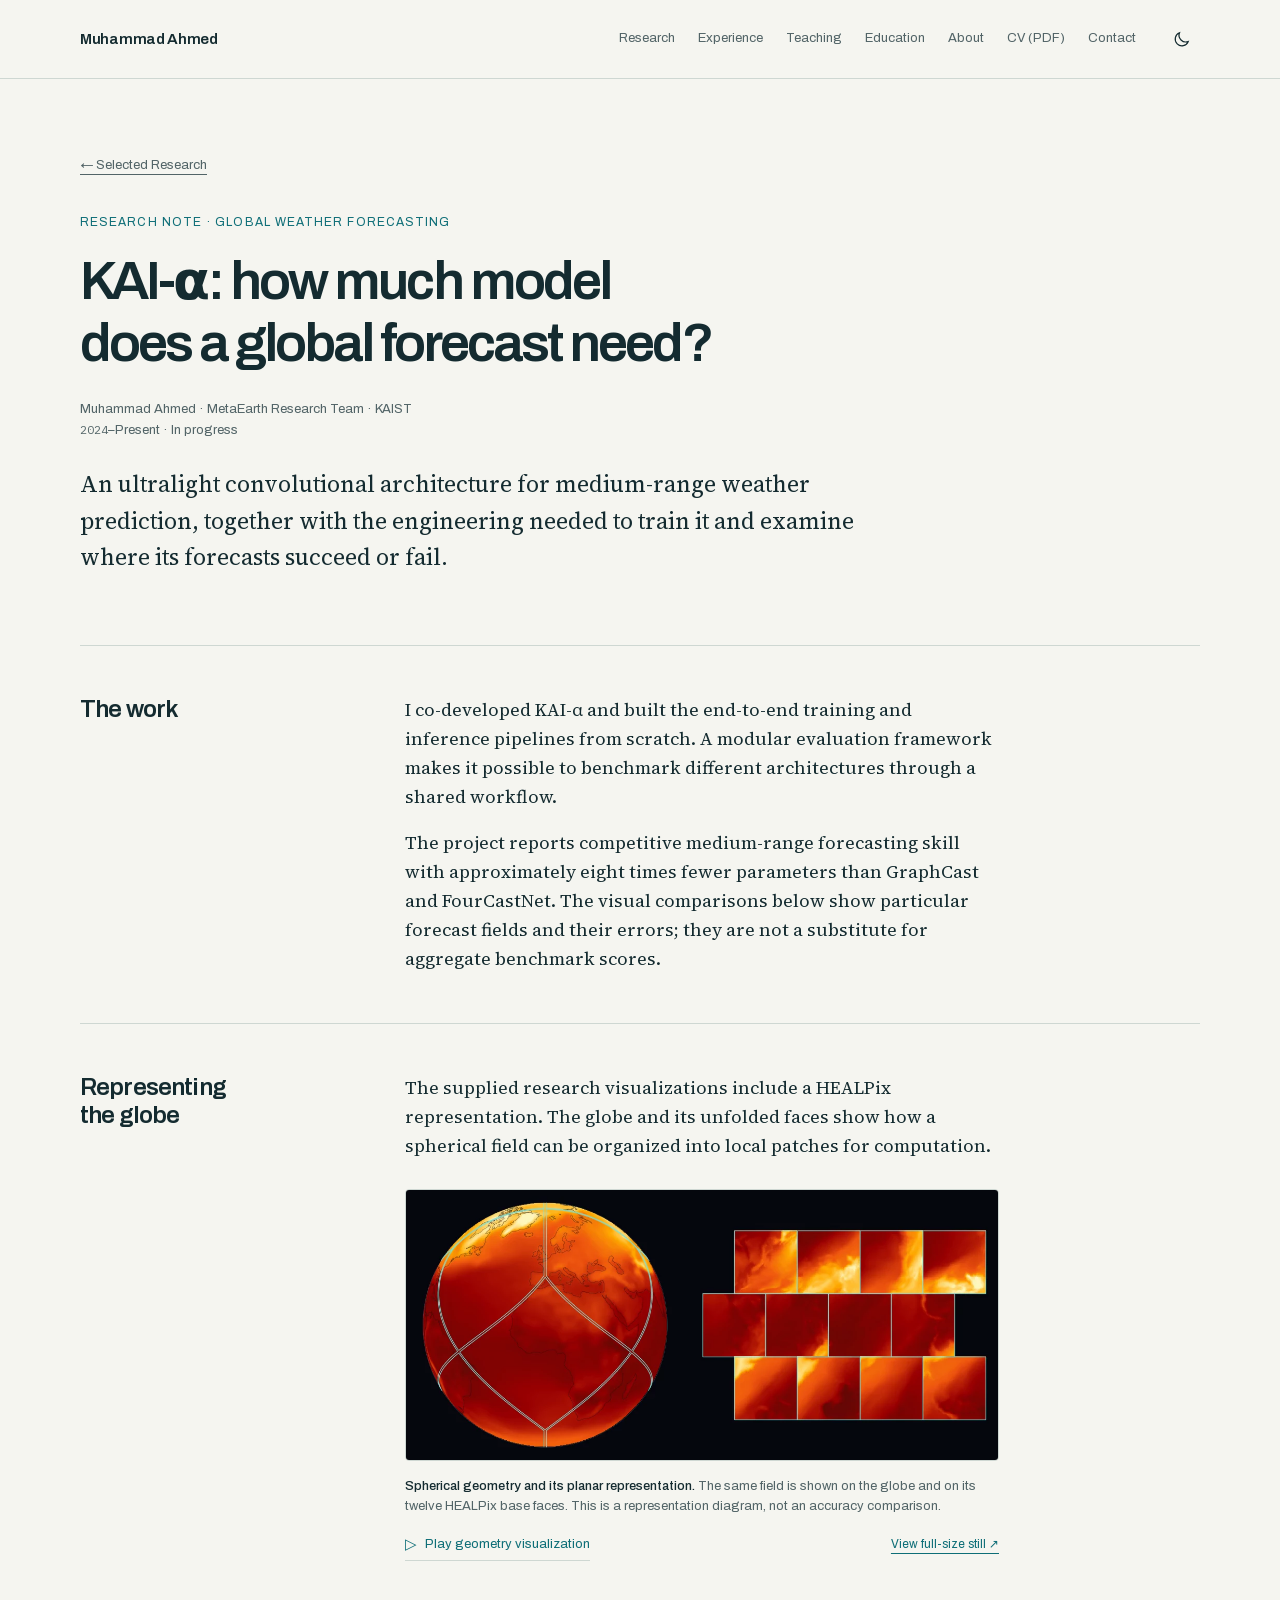
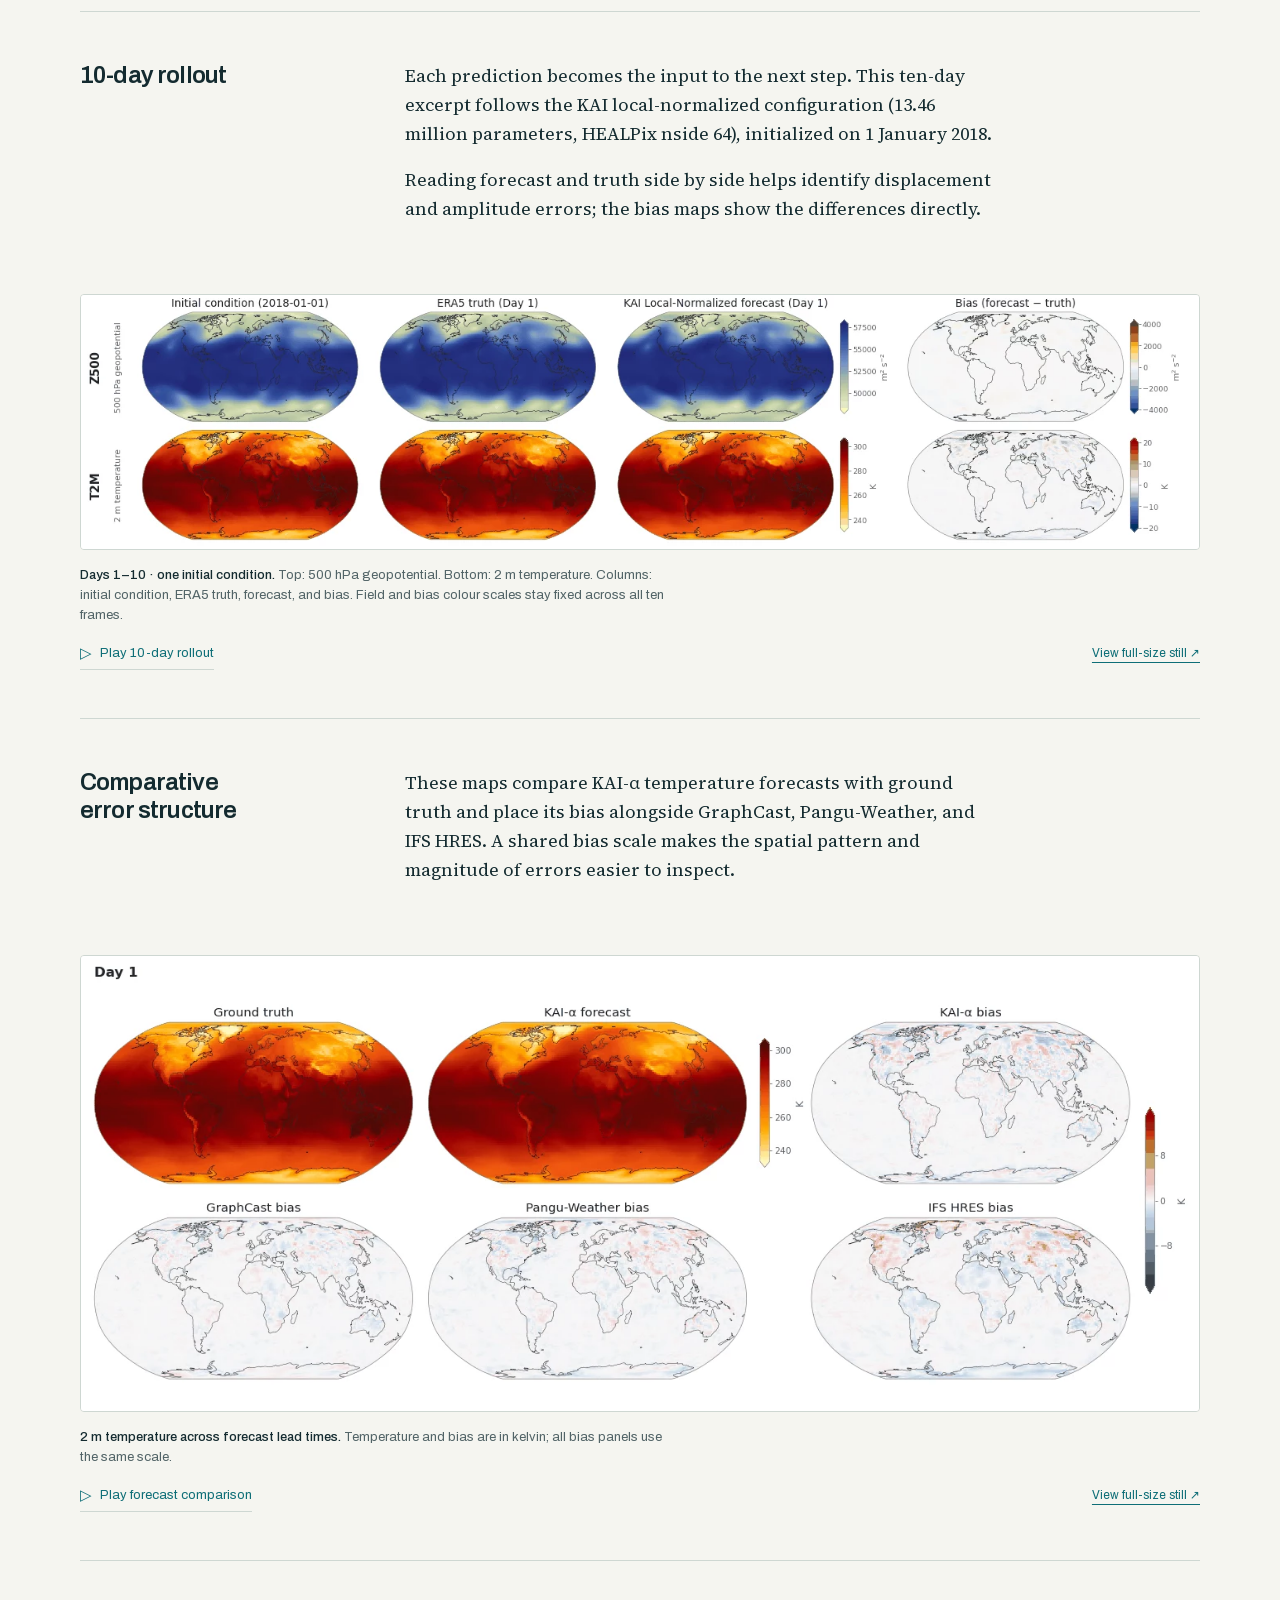
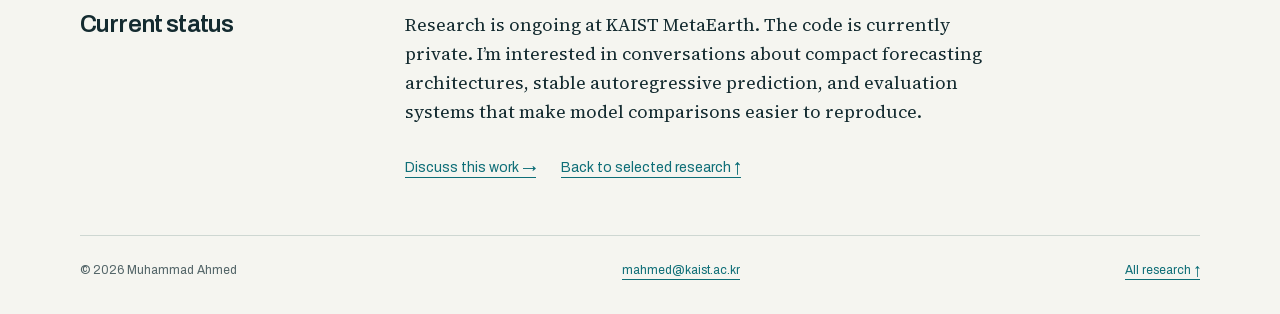
==== research/kai.html @ 36ef16f7 "Redesign research portfolio around KAI-alpha and Zameen" ====
<!doctype html>
<html lang="en">
<head>
<meta charset="utf-8"><meta name="viewport" content="width=device-width, initial-scale=1">
<title>KAI-α: lightweight global weather forecasting — Muhammad Ahmed</title><meta name="description" content="Research at KAIST MetaEarth: lightweight convolutional forecasting, comparative bias maps, and a 10-day autoregressive rollout.">
<link rel="canonical" href="https://homelessamy.github.io/research/kai.html">
<meta property="og:type" content="article"><meta property="og:title" content="KAI-α: lightweight global weather forecasting — Muhammad Ahmed"><meta property="og:description" content="Research at KAIST MetaEarth: lightweight convolutional forecasting, comparative bias maps, and a 10-day autoregressive rollout."><meta property="og:url" content="https://homelessamy.github.io/research/kai.html"><meta property="og:image" content="https://homelessamy.github.io/assets/og-card.jpg"><meta name="twitter:card" content="summary_large_image">
<meta name="theme-color" content="#f5f5f0"><link rel="icon" href="../assets/favicon.svg" type="image/svg+xml"><link rel="apple-touch-icon" href="../assets/apple-touch-icon.png">
<link rel="preload" href="../fonts/archivo.woff2" as="font" type="font/woff2" crossorigin><link rel="preload" href="../fonts/source-serif.woff2" as="font" type="font/woff2" crossorigin>
<script src="../theme.js"></script><link rel="stylesheet" href="../styles.css"><script src="../site.js" defer></script>
</head><body><a class="skip" href="#main">Skip to content</a>
<header class="site-header"><div class="canvas header-inner">
<a class="wordmark" href="../index.html">Muhammad Ahmed</a>
<button class="menu-toggle" type="button" aria-expanded="false" aria-controls="primary-nav">Menu</button>
<nav class="primary-nav" id="primary-nav" aria-label="Main navigation"><a href="../index.html#research">Research</a><a href="../index.html#experience">Experience</a><a href="../index.html#teaching">Teaching</a><a href="../index.html#education">Education</a><a href="../index.html#about">About</a><a href="../Muhammad-Ahmed-CV.pdf">CV (PDF)</a><a href="../index.html#contact">Contact</a></nav>
<button class="theme-toggle" type="button" aria-label="Switch to dark theme" hidden><svg viewBox="0 0 24 24" aria-hidden="true"><path d="M20.5 14.5A8.5 8.5 0 0 1 9.5 3.5a8.5 8.5 0 1 0 11 11Z"/></svg></button>
</div></header>
<main class="canvas" id="main" tabindex="-1">
<header class="detail-header"><a class="meta" href="../index.html#kai">← Selected Research</a><p class="eyebrow">Research note · Global weather forecasting</p><h1>KAI-α: how much model does a global forecast need?</h1><p class="meta">Muhammad Ahmed · MetaEarth Research Team · KAIST<br><time datetime="2024">2024</time>–Present · In progress</p><p class="project-summary">An ultralight convolutional architecture for medium-range weather prediction, together with the engineering needed to train it and examine where its forecasts succeed or fail.</p></header>
<section class="detail-section" aria-labelledby="kai-work"><h2 id="kai-work">The work</h2><div class="prose"><p>I co-developed KAI-α and built the end-to-end training and inference pipelines from scratch. A modular evaluation framework makes it possible to benchmark different architectures through a shared workflow.</p><p>The project reports competitive medium-range forecasting skill with approximately eight times fewer parameters than GraphCast and FourCastNet. The visual comparisons below show particular forecast fields and their errors; they are not a substitute for aggregate benchmark scores.</p></div></section>
<section class="detail-section" aria-labelledby="geometry"><h2 id="geometry">Representing<br>the globe</h2><div class="prose"><p>The supplied research visualizations include a HEALPix representation. The globe and its unfolded faces show how a spherical field can be organized into local patches for computation.</p><figure data-scientific-media><div class="media-frame"><img src="../assets/research/healpix.webp" width="1140" height="520" loading="lazy" decoding="async" alt="A spherical weather field divided into HEALPix faces beside the same faces unfolded into a two-dimensional layout."><video id="healpix-video" width="1140" height="520" preload="none" muted playsinline loop hidden data-src="../assets/research/healpix.mp4" aria-label="A spherical weather field divided into HEALPix faces beside the same faces unfolded into a two-dimensional layout." aria-describedby="healpix-video-caption"></video></div><figcaption id="healpix-video-caption"><span class='figure-label'>Spherical geometry and its planar representation.</span> The same field is shown on the globe and on its twelve HEALPix base faces. This is a representation diagram, not an accuracy comparison.</figcaption><div class="figure-tools"><button class="media-toggle" type="button" aria-controls="healpix-video" aria-pressed="false" hidden>Play geometry visualization</button><a href="../assets/research/healpix.webp">View full-size still ↗</a></div><noscript><p class="meta"><a href="../assets/research/healpix.mp4">Watch visualization (MP4)</a></p></noscript></figure></div></section>
<section class="detail-section" aria-labelledby="rollout-title"><h2 id="rollout-title">10-day rollout</h2><div class="prose"><p>Each prediction becomes the input to the next step. This ten-day excerpt follows the KAI local-normalized configuration (13.46 million parameters, HEALPix nside 64), initialized on 1 January 2018.</p><p>Reading forecast and truth side by side helps identify displacement and amplitude errors; the bias maps show the differences directly.</p></div></section>
<div class="detail-visual"><figure data-scientific-media><div class="media-frame"><img src="../assets/research/kai-rollout-10day.webp" width="1426" height="324" loading="lazy" decoding="async" alt="Ten daily forecast steps showing initial condition, ERA5 truth, KAI local-normalized forecast, and forecast-minus-truth bias for 500 hPa geopotential and 2 metre temperature."><video id="rollout-video" width="1426" height="324" preload="none" muted playsinline loop hidden data-src="../assets/research/kai-rollout-10day.mp4" aria-label="Ten daily forecast steps showing initial condition, ERA5 truth, KAI local-normalized forecast, and forecast-minus-truth bias for 500 hPa geopotential and 2 metre temperature." aria-describedby="rollout-video-caption"></video></div><figcaption id="rollout-video-caption"><span class='figure-label'>Days 1–10 · one initial condition.</span> Top: 500 hPa geopotential. Bottom: 2 m temperature. Columns: initial condition, ERA5 truth, forecast, and bias. Field and bias colour scales stay fixed across all ten frames.</figcaption><div class="figure-tools"><button class="media-toggle" type="button" aria-controls="rollout-video" aria-pressed="false" hidden>Play 10-day rollout</button><a href="../assets/research/kai-rollout-10day.webp">View full-size still ↗</a></div><noscript><p class="meta"><a href="../assets/research/kai-rollout-10day.mp4">Watch visualization (MP4)</a></p></noscript></figure></div>
<section class="detail-section" aria-labelledby="comparison-title"><h2 id="comparison-title">Comparative<br>error structure</h2><div class="prose"><p>These maps compare KAI-α temperature forecasts with ground truth and place its bias alongside GraphCast, Pangu-Weather, and IFS HRES. A shared bias scale makes the spatial pattern and magnitude of errors easier to inspect.</p></div></section>
<div class="detail-visual"><figure data-scientific-media><div class="media-frame"><img src="../assets/research/kai-temperature-bias.webp" width="1350" height="550" loading="lazy" decoding="async" alt="Ground truth and KAI-alpha temperature, plus bias maps for KAI-alpha, GraphCast, Pangu-Weather, and IFS HRES."><video id="bias-detail-video" width="1350" height="550" preload="none" muted playsinline loop hidden data-src="../assets/research/kai-temperature-bias.mp4" aria-label="Ground truth and KAI-alpha temperature, plus bias maps for KAI-alpha, GraphCast, Pangu-Weather, and IFS HRES." aria-describedby="bias-detail-video-caption"></video></div><figcaption id="bias-detail-video-caption"><span class='figure-label'>2 m temperature across forecast lead times.</span> Temperature and bias are in kelvin; all bias panels use the same scale.</figcaption><div class="figure-tools"><button class="media-toggle" type="button" aria-controls="bias-detail-video" aria-pressed="false" hidden>Play forecast comparison</button><a href="../assets/research/kai-temperature-bias.webp">View full-size still ↗</a></div><noscript><p class="meta"><a href="../assets/research/kai-temperature-bias.mp4">Watch visualization (MP4)</a></p></noscript></figure></div>
<section class="detail-section" aria-labelledby="kai-status"><h2 id="kai-status">Current status</h2><div class="prose"><p>Research is ongoing at KAIST MetaEarth. The code is currently private. I’m interested in conversations about compact forecasting architectures, stable autoregressive prediction, and evaluation systems that make model comparisons easier to reproduce.</p><div class="text-links"><a href="mailto:mahmed@kaist.ac.kr?subject=KAI-alpha%20research%20discussion">Discuss this work →</a><a href="../index.html#research">Back to selected research ↑</a></div></div></section>
</main><footer class="canvas foot"><span>© 2026 Muhammad Ahmed</span><a href="mailto:mahmed@kaist.ac.kr">mahmed@kaist.ac.kr</a><a href="../index.html#research">All research ↑</a></footer></body></html>
---- styles.css ----
@font-face{font-family:Archivo;src:url('fonts/archivo.woff2') format('woff2');font-weight:400 700;font-stretch:100% 112%;font-display:swap}
@font-face{font-family:'Source Serif 4';src:url('fonts/source-serif.woff2') format('woff2');font-weight:400 700;font-display:swap}
@font-face{font-family:'Plex Mono';src:url('fonts/plex-mono-400.woff2') format('woff2');font-weight:400;font-display:swap}

:root{color-scheme:light;--paper:#f5f5f0;--ink:#142b30;--muted:#526467;--accent:#0e6e77;--line:#ced7d2;--surface:#e9eeea;--figure:#eef2f1;--display:Archivo,system-ui,sans-serif;--body:'Source Serif 4',Georgia,serif;--mono:'Plex Mono',monospace;--h0:#dfe8e3;--h1:#b2d1cb;--h2:#70aaa6;--h3:#357f80;--h4:#0e626b}
@media(prefers-color-scheme:dark){:root:not([data-theme=light]){color-scheme:dark;--paper:#0c1c21;--ink:#e7ebe4;--muted:#a4b6b5;--accent:#82c7c4;--line:#30454a;--surface:#152b30;--figure:#eef2f1;--h0:#20383c;--h1:#2b575b;--h2:#428184;--h3:#65aaa9;--h4:#91d4cd}}
:root[data-theme=dark]{color-scheme:dark;--paper:#0c1c21;--ink:#e7ebe4;--muted:#a4b6b5;--accent:#82c7c4;--line:#30454a;--surface:#152b30;--figure:#eef2f1;--h0:#20383c;--h1:#2b575b;--h2:#428184;--h3:#65aaa9;--h4:#91d4cd}
*,*::before,*::after{box-sizing:border-box}
html{scroll-padding-top:112px;-webkit-text-size-adjust:100%}
body{margin:0;background:var(--paper);color:var(--ink);font:18px/1.6 var(--body);-webkit-font-smoothing:antialiased}
::selection{background:var(--accent);color:var(--paper)}
a{color:var(--accent);text-decoration-thickness:1px;text-underline-offset:5px;transition:color .16s,text-decoration-color .16s}
a:hover{text-decoration-color:transparent}
:focus-visible{outline:2px solid var(--accent);outline-offset:5px}
button{font:inherit;cursor:pointer}
button,a{-webkit-tap-highlight-color:transparent}
button:disabled{cursor:wait}
[hidden]{display:none!important}
img,video,svg{display:block;max-width:100%}
img,video{height:auto}
figure,p,h1,h2,h3,h4,dl,dd{margin:0}
h1,h2,h3,h4{font-family:var(--display);font-weight:600;line-height:1.15;letter-spacing:-.035em;text-wrap:balance}
h1{font-size:clamp(44px,5.2vw,64px);letter-spacing:-.055em}
h2{font-size:32px}
h3{font-size:26px}
h4{font-size:18px;letter-spacing:-.015em}
p{max-width:66ch}
p+p{margin-top:18px}
strong{font-weight:600}
.canvas{width:min(1120px,calc(100% - 80px));margin-inline:auto}
.skip{position:fixed;top:12px;left:20px;z-index:100;padding:10px 18px;background:var(--ink);color:var(--paper);transform:translateY(-160%);font-family:var(--display)}
.skip:focus{transform:translateY(0)}
.site-header{position:sticky;top:0;z-index:20;background:var(--paper);border-bottom:1px solid var(--line)}
.header-inner{display:flex;align-items:center;gap:26px;min-height:78px}
.wordmark{font:600 15px/1.2 var(--display);color:var(--ink);text-decoration:none;white-space:nowrap;margin-right:auto;letter-spacing:-.02em}
.primary-nav{display:flex;gap:23px;align-items:center;font:13px/1.4 var(--display)}
.primary-nav a{color:var(--muted);text-decoration:none;padding:12px 0;border-bottom:1px solid transparent}
.primary-nav a:hover,.primary-nav a[aria-current=location]{color:var(--accent);border-color:var(--accent)}
.theme-toggle{height:38px;min-width:38px;display:grid;place-items:center;border:0;background:none;color:var(--ink);border-radius:4px;flex-shrink:0}
.theme-toggle:hover{background:var(--surface)}
.theme-toggle svg{width:19px;height:19px;fill:none;stroke:currentColor;stroke-width:1.5}
.menu-toggle{display:none;border:0;padding:10px 0;background:none;color:var(--ink);font:13px var(--display)}
.meta,.eyebrow,.section-intro,.text-links,.figure-tools,.record-subtitle,.foot,.activity-note,.publication-links{font-family:var(--display);font-size:13px;line-height:1.6}
.meta,.section-intro,.record-subtitle,.activity-note{color:var(--muted)}
.eyebrow{color:var(--accent);font-size:12px;letter-spacing:.09em;text-transform:uppercase}
.technical,time{font-family:var(--mono);font-size:12px;letter-spacing:0}
.hero{display:grid;grid-template-columns:7fr 5fr;gap:48px;align-items:center;padding:76px 0 92px}
.identity{display:flex;align-items:center;gap:16px;margin-bottom:25px}
.portrait{width:64px;height:72px;object-fit:cover;border-radius:4px}
.identity .meta{font-size:13px}
.identity .meta strong{display:block;color:var(--ink);font-weight:500}
.hero h1{margin-bottom:24px}
.hero-thesis{font-size:26px;line-height:1.35;letter-spacing:-.02em;max-width:30ch}
.hero-description{margin-top:20px;color:var(--muted);font-size:17px;max-width:48ch}
.collaboration{font-size:16px;margin-top:20px;max-width:50ch}
.text-links{display:flex;align-items:center;flex-wrap:wrap;gap:12px 25px;margin-top:26px;font-size:14px}
.text-links a{display:inline-flex;align-items:center;gap:8px;min-height:32px}
.arrow{display:inline-block;transition:transform .16s}
a:hover .arrow{transform:translateX(3px)}
.hero-figure{padding-top:8px}
.hero-figure .media-frame{border-radius:50%;background:#060a0e;border:0;overflow:hidden}
.hero-figure .media-frame img{width:100%}
figcaption{font:13px/1.55 var(--display);color:var(--muted);margin-top:15px;max-width:75ch}
.figure-label{color:var(--ink);font-weight:500}
.media-frame{position:relative;isolation:isolate;overflow:hidden;background:var(--figure);border:1px solid var(--line);border-radius:4px}
.media-frame img{width:100%}
.media-frame video{position:absolute;inset:0;width:100%;height:100%;object-fit:contain}
.figure-tools{display:flex;align-items:center;justify-content:space-between;gap:16px;margin-top:12px;font-size:12px;color:var(--muted)}
.media-toggle{display:inline-flex;align-items:center;gap:8px;background:none;color:var(--accent);border:0;border-bottom:1px solid var(--line);padding:7px 0;font:13px var(--display);text-align:left}
.media-toggle:hover{border-color:var(--accent)}
.media-toggle::before{content:'▷';font-family:system-ui,sans-serif;font-size:15px}
.media-toggle[aria-pressed=true]::before{content:'Ⅱ'}
.section{padding:88px 0;border-top:1px solid var(--line)}
.section-heading{display:flex;align-items:baseline;justify-content:space-between;gap:24px;margin-bottom:44px}
.section-intro{max-width:36ch;text-align:right}
.feature{display:grid;grid-template-columns:7fr 5fr;column-gap:64px;align-items:start}
.feature-copy .eyebrow{margin-bottom:16px}
.feature h3{font-size:36px;max-width:19ch;margin-bottom:18px}
.feature .meta{margin-bottom:28px}
.feature .project-summary{font-size:21px;line-height:1.5;margin-bottom:26px}
.contribution{margin-top:22px;font-size:17px}
.contribution strong{font-family:var(--display);font-size:13px;display:block;margin-bottom:7px}
.feature-visual{padding-top:3px}
.findings{margin-top:30px;border-top:1px solid var(--line);padding-top:20px}
.findings p{font-size:16px;line-height:1.55}
.findings strong{font:600 24px/1.3 var(--display);color:var(--accent);display:block;margin-bottom:8px;letter-spacing:-.03em}
.findings .meta{margin:12px 0 0;font-size:12px}
.research-entry{padding-top:58px;margin-top:60px;border-top:1px solid var(--line)}
.research-header{display:grid;grid-template-columns:5fr 7fr;gap:64px;margin-bottom:28px}
.research-header h3{margin:12px 0 16px;max-width:24ch}
.research-header .contribution{margin-top:16px}
.result-line{font:15px/1.6 var(--display);margin-top:22px;color:var(--muted)}
.result-line strong{color:var(--accent);font-weight:600}
.research-wide-visual{max-width:100%}
.compact-research{display:grid;grid-template-columns:7fr 5fr;gap:64px;align-items:center}
.compact-research h3{margin:12px 0 16px}
.compact-research .meta{margin-bottom:22px}
.method-figure{padding:30px 26px;border-top:1px solid var(--line);border-bottom:1px solid var(--line)}
.method-step{display:grid;grid-template-columns:48px 1fr;gap:18px;align-items:center;padding:17px 0}
.method-step + .method-step{border-top:1px solid var(--line)}
.method-step svg{width:48px;height:48px;stroke:var(--accent);fill:none;stroke-width:1}
.method-step strong{display:block;font:500 15px var(--display);margin-bottom:4px}
.method-step span{font:13px/1.5 var(--display);color:var(--muted)}
.secondary-section{display:grid;grid-template-columns:3fr 9fr;gap:60px}
.secondary-section>h2{font-size:28px;max-width:12ch}
.index-entry{display:grid;grid-template-columns:1fr auto;gap:24px;padding:26px 0;border-top:1px solid var(--line)}
.index-entry:first-child{border-top:0;padding-top:0}
.index-entry:last-child{padding-bottom:0}
.index-entry h3{font-size:21px;margin:7px 0 11px}
.index-entry p:not(.meta){font-size:16px;max-width:62ch}
.index-entry>a{font:13px var(--display);align-self:center;white-space:nowrap}
.record{display:grid;grid-template-columns:1fr auto;gap:8px 26px;padding:26px 0;border-top:1px solid var(--line)}
.record:first-child{padding-top:0;border-top:0}
.record:last-child{padding-bottom:0}
.record h3{font-size:19px;letter-spacing:-.02em}
.record time{color:var(--muted);text-align:right;padding-top:3px;white-space:nowrap}
.record-subtitle{margin-top:7px}
.record-description{grid-column:1/-1;font-size:16px;color:var(--muted);max-width:66ch;margin-top:3px}
.toolkit{display:grid;gap:22px}
.toolkit>div{display:grid;grid-template-columns:110px 1fr;gap:20px}
.toolkit dt{font:500 13px/1.7 var(--display);color:var(--accent)}
.toolkit dd{font-size:17px}
.about-prose p{max-width:63ch}
.about-aside{font:13px/1.65 var(--display);color:var(--muted);margin-top:25px}
.activity-heading{display:flex;justify-content:space-between;gap:20px;align-items:baseline;margin-bottom:24px}
.activity-heading h2{font-size:24px}
.activity-total{font:12px var(--display);color:var(--muted)}
.heatmap-scroll{overflow-x:auto;padding:5px 0 10px}
.heatmap{display:grid;grid-template-rows:repeat(7,10px);grid-auto-flow:column;grid-auto-columns:minmax(10px,1fr);gap:4px;min-width:750px}
.heatmap i,.heatmap-key i{display:block;border-radius:2px;background:var(--h0);height:10px;min-width:10px}
[data-level='1']{background:var(--h1)!important}[data-level='2']{background:var(--h2)!important}[data-level='3']{background:var(--h3)!important}[data-level='4']{background:var(--h4)!important}
.activity-bottom{display:flex;gap:25px;justify-content:space-between;margin-top:18px;align-items:center}
.heatmap-key{display:flex;align-items:center;gap:5px;font:11px var(--display);color:var(--muted)}
.heatmap-key span:first-child{margin-right:5px}.heatmap-key span:last-child{margin-left:5px}
.contact{display:grid;grid-template-columns:7fr 5fr;gap:64px;padding-bottom:68px}
.contact h2{font-size:42px;max-width:19ch;margin:14px 0 22px}
.contact p:not(.eyebrow){color:var(--muted);font-size:18px}
.contact-links{align-self:end;padding-bottom:4px}
.contact-email{font:24px var(--display);letter-spacing:-.035em}
.foot{border-top:1px solid var(--line);display:flex;justify-content:space-between;gap:20px;padding:25px 0 34px;color:var(--muted);font-size:12px}
.detail-header{padding:70px 0 44px;max-width:850px}
.detail-header .eyebrow{margin:35px 0 18px}
.detail-header h1{font-size:54px;margin-bottom:25px;max-width:24ch}
.detail-header .project-summary{font-size:23px;margin:25px 0}
.detail-section{display:grid;grid-template-columns:3fr 9fr;gap:60px;padding:50px 0;border-top:1px solid var(--line)}
.detail-section h2{font-size:24px}
.detail-section h3{font-size:20px;margin:28px 0 12px}
.detail-section h3:first-child{margin-top:0}
.detail-section .prose{max-width:66ch}
.detail-section figure{margin-top:28px}
.results-table{border-collapse:collapse;width:100%;font-size:16px;margin:25px 0}
.results-table caption{text-align:left;font:13px var(--display);color:var(--muted);margin-bottom:12px}
.results-table th,.results-table td{border-bottom:1px solid var(--line);padding:13px 12px 13px 0;text-align:left;vertical-align:top}
.results-table th{font:500 13px var(--display)}
.results-table td:last-child{color:var(--accent)}
.publication{padding:22px 0;border-top:1px solid var(--line)}
.publication h3{font-size:20px;margin:8px 0}
.publication-links{display:flex;flex-wrap:wrap;gap:20px;margin-top:12px}
details{margin-top:24px}summary{cursor:pointer;font:14px var(--display);color:var(--accent);padding:8px 0}
pre{font:12px/1.7 var(--mono);white-space:pre-wrap;overflow-wrap:anywhere;background:var(--surface);padding:20px;border-radius:4px}
@media(min-width:1500px){.hero{padding-top:92px;padding-bottom:104px}}
@media(max-width:1050px){.canvas{width:calc(100% - 56px)}.header-inner{gap:18px}.primary-nav{gap:15px}.hero{gap:32px}.hero h1{font-size:52px}.feature,.research-header,.compact-research,.contact{gap:38px}.secondary-section,.detail-section{gap:36px;grid-template-columns:3fr 8fr}.record{grid-template-columns:1fr}.record time{text-align:left;grid-row:2}.record-description{grid-row:4}}
@media(max-width:800px){.header-inner{flex-wrap:wrap;gap:12px;min-height:64px}.primary-nav{order:4;width:100%;justify-content:space-between;gap:12px;padding-bottom:12px;overflow:auto}.primary-nav a{white-space:nowrap}.js .menu-toggle{display:block}.js .primary-nav:not(.is-open){display:none}.theme-toggle{margin-left:8px}.hero{padding:52px 0 64px;grid-template-columns:1fr}.hero h1{font-size:56px}.hero-description,.collaboration{max-width:60ch}.hero-figure{width:min(420px,90%);margin:12px auto 0}.hero-thesis{max-width:36ch}.section{padding:62px 0}.section-heading{margin-bottom:34px}.feature{grid-template-columns:1fr 1fr;gap:28px}.feature h3{font-size:29px}.feature .project-summary{font-size:19px}.research-header{grid-template-columns:1fr;gap:22px}.research-header h3{max-width:30ch}.research-entry{padding-top:42px;margin-top:44px}.compact-research{grid-template-columns:1fr;gap:30px}.secondary-section,.detail-section{grid-template-columns:1fr;gap:32px}.secondary-section>h2{max-width:none}.record{grid-template-columns:1fr auto}.record time{grid-row:auto;text-align:right}.record-description{grid-row:auto}.contact{grid-template-columns:1fr;gap:34px}.contact h2{font-size:36px}.detail-header h1{font-size:44px}.detail-section{padding:40px 0}}
@media(max-width:540px){.canvas{width:calc(100% - 40px)}.hero{padding-top:38px}.hero h1{font-size:46px}.hero-thesis{font-size:24px}.identity{margin-bottom:22px}.portrait{width:56px;height:64px}.hero-figure{width:min(340px,95%)}.section-heading{display:block}.section-intro{text-align:left;margin-top:12px;max-width:40ch}h2{font-size:29px}.feature{grid-template-columns:1fr;gap:32px}.feature h3{font-size:31px;max-width:23ch}.feature-visual{max-width:420px}.feature .project-summary{font-size:20px}.feature .meta{margin-bottom:22px}.index-entry{grid-template-columns:1fr;gap:12px}.index-entry>a{justify-self:start;min-height:28px}.record{grid-template-columns:1fr;gap:7px}.record time{grid-row:2;text-align:left}.record-description{grid-row:4}.toolkit>div{grid-template-columns:1fr;gap:5px}.activity-heading,.activity-bottom{display:block}.activity-total,.heatmap-key{margin-top:14px}.foot{display:block}.foot span{display:block}.foot span+span{margin-top:6px}.figure-tools{align-items:flex-start}.figure-tools>span{text-align:right}.detail-header h1{font-size:36px}.detail-header{padding-top:38px}.detail-header .project-summary{font-size:21px}.contact-email{font-size:22px}}
@media(prefers-reduced-motion:reduce){*,*::before,*::after{scroll-behavior:auto!important;animation:none!important;transition:none!important}.arrow{transform:none!important}}
@media print{.site-header,.media-toggle,.figure-tools,.theme-toggle,.skip,.heatmap-key{display:none!important}:root{--paper:white;--ink:black;--muted:#444;--accent:#174e55;--line:#ccc}.canvas{width:100%}.hero,.section,.detail-section{padding:25px 0}.hero{grid-template-columns:7fr 5fr}.media-frame video{display:none}.record,figure{break-inside:avoid}a{color:inherit}.foot{padding:15px 0}}
.sr-only{position:absolute;width:1px;height:1px;padding:0;margin:-1px;overflow:hidden;clip:rect(0,0,0,0);white-space:nowrap;border:0}
.figure-pair{display:grid;grid-template-columns:1fr 1fr;gap:28px;margin:34px 0}
.detail-visual{margin:20px 0 48px}
.detail-visual .media-frame{background:white}
@media(max-width:540px){.figure-pair{grid-template-columns:1fr}}
.flagship-kai{padding-top:0;margin-top:0;border-top:0}
.flagship-kai .research-header{grid-template-columns:1fr 1fr}
.flagship-kai h3{font-size:39px;max-width:22ch}
.flagship-kai .result-line{border-top:1px solid var(--line);padding-top:18px}
.flagship-kai .result-line strong{display:block;font-size:23px;line-height:1.3;margin-bottom:8px;letter-spacing:-.03em}
.secondary-feature h3{font-size:30px}
.secondary-feature .project-summary{font-size:19px}
@media(max-width:800px){.flagship-kai .research-header{grid-template-columns:1fr}.flagship-kai h3{font-size:34px;max-width:25ch}}
@media(max-width:540px){.flagship-kai h3{font-size:32px}.secondary-feature h3{font-size:27px}}
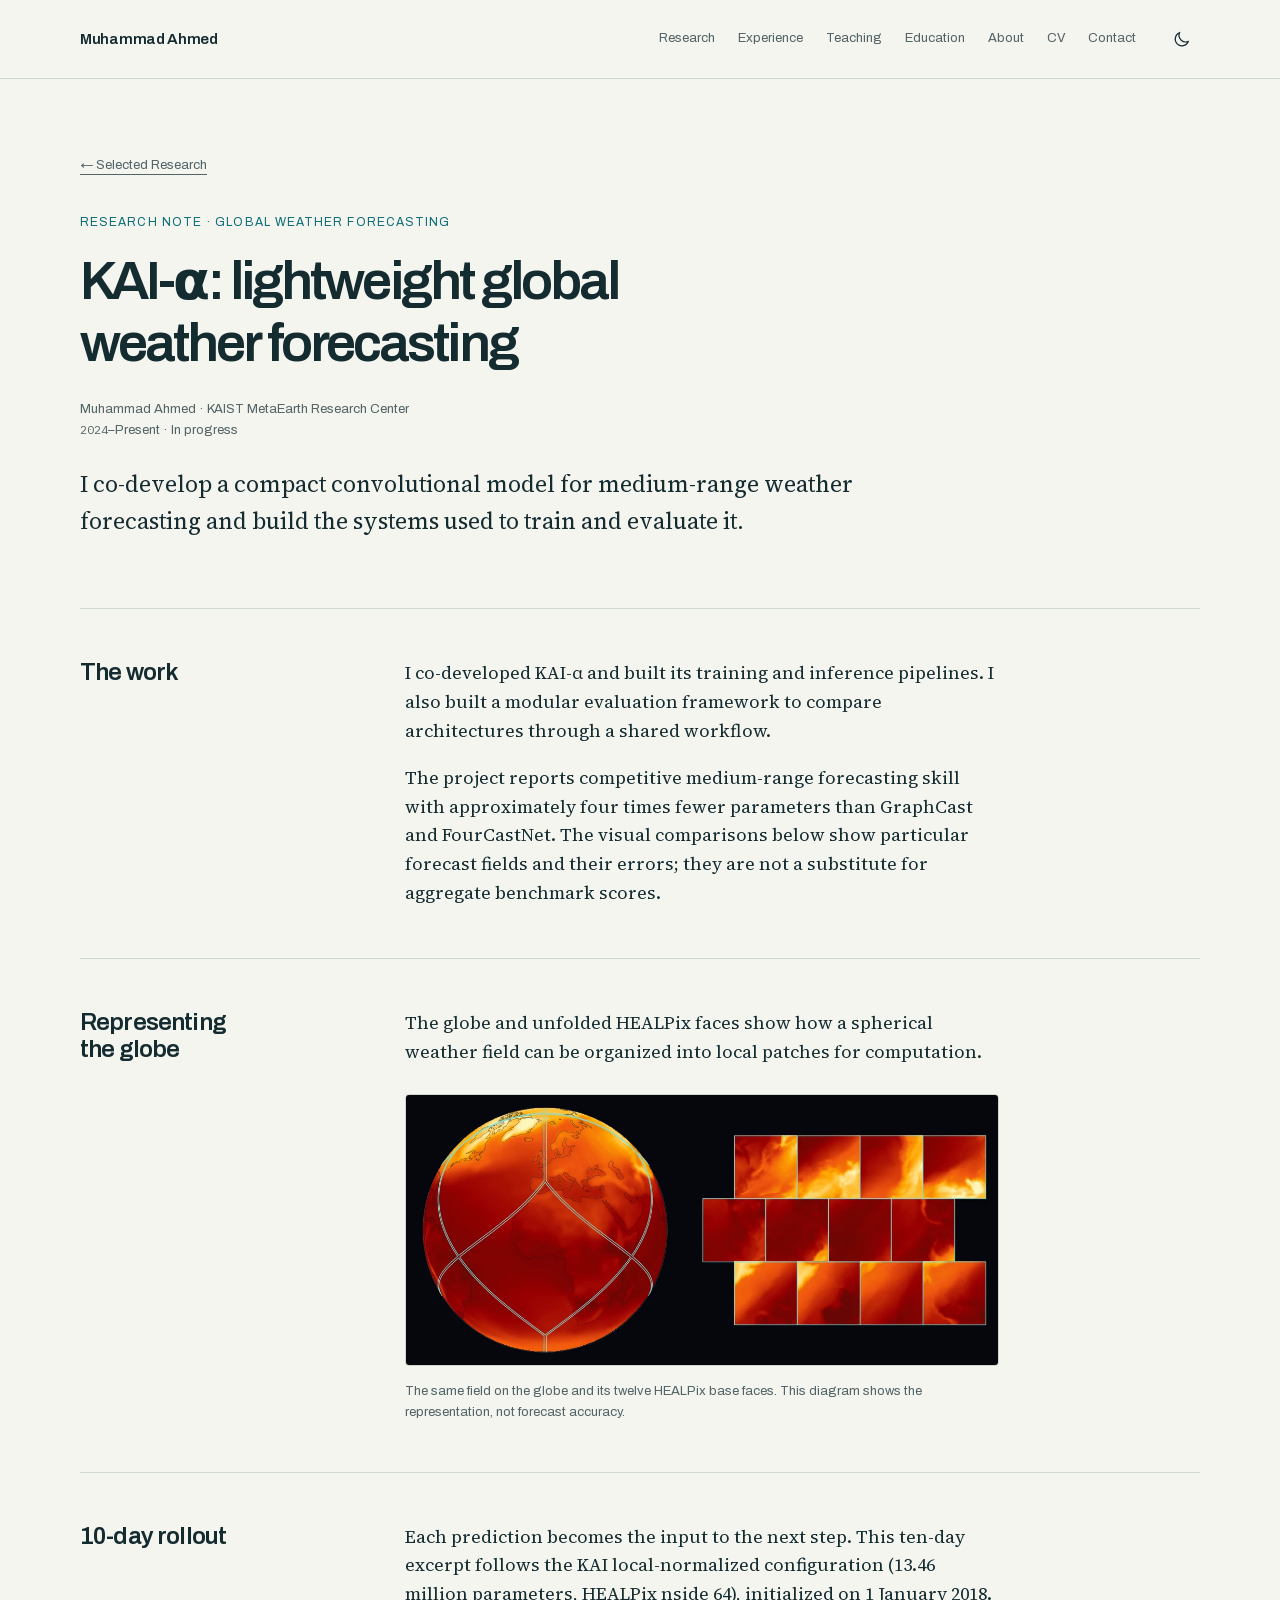
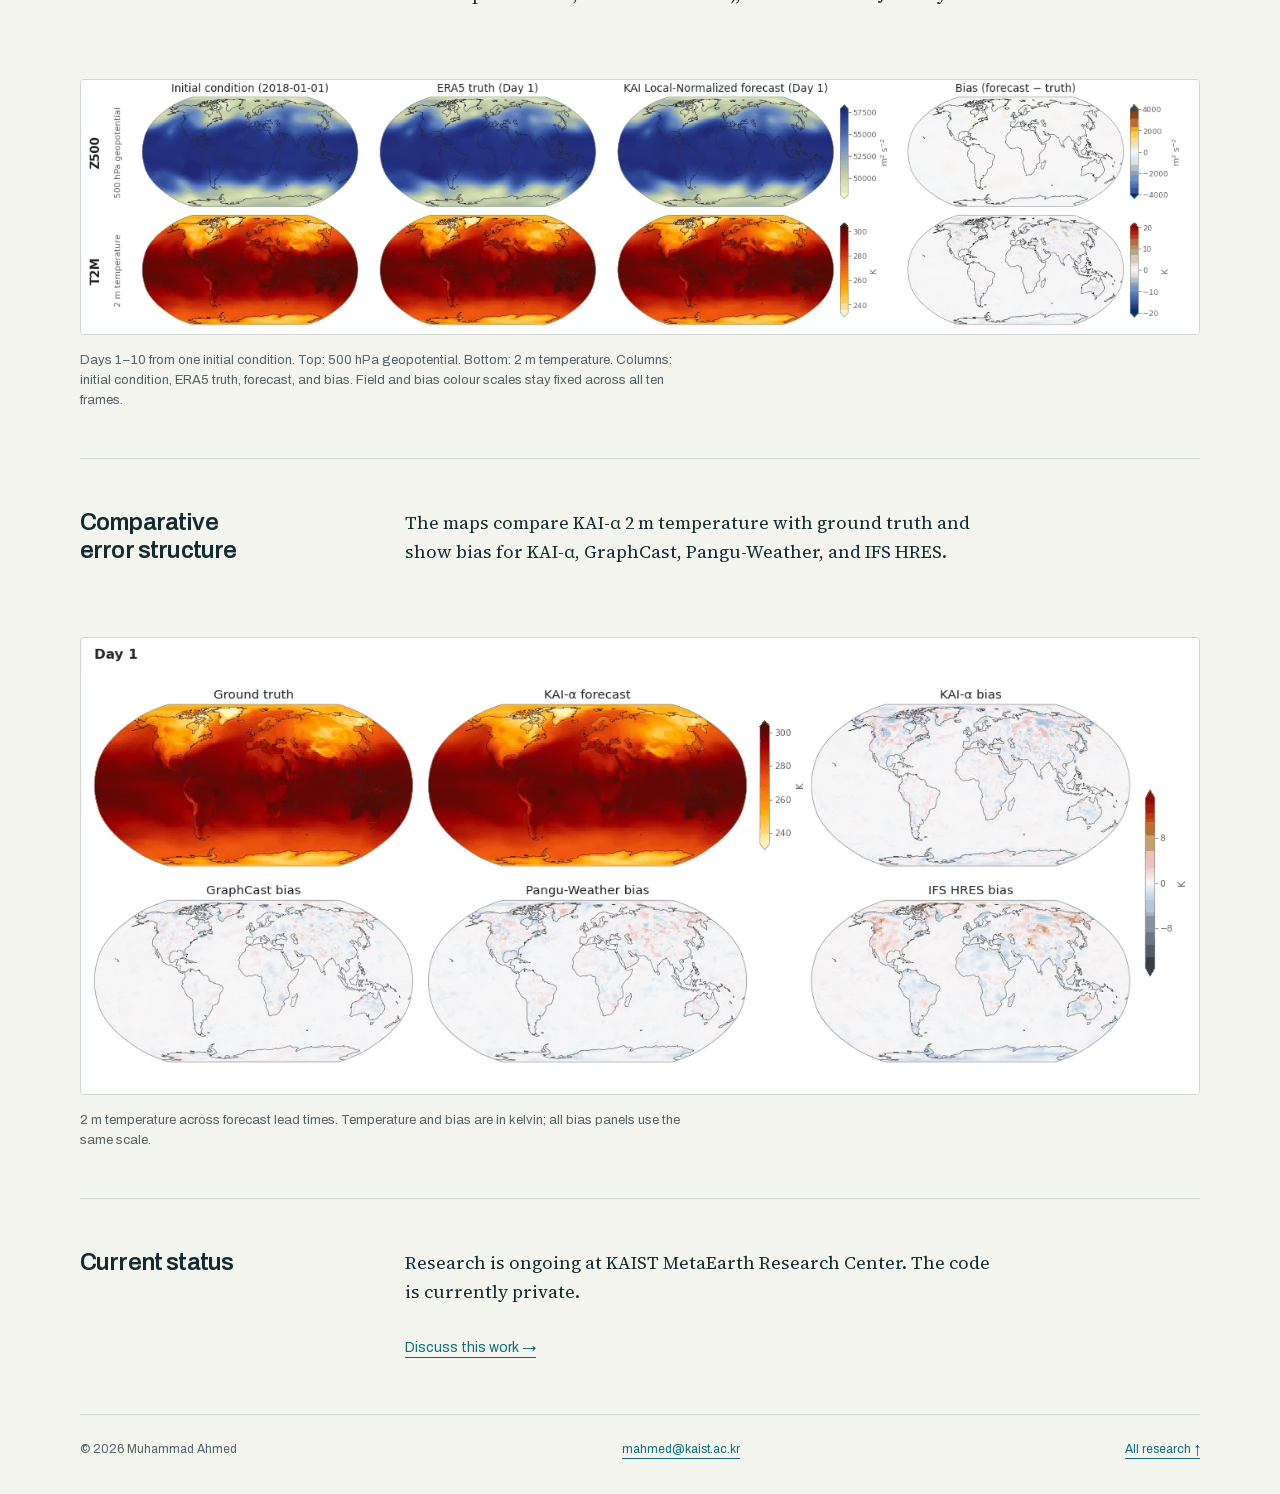
==== commit f6851e8b: "Add awards and Beyond Research; autoplay media; retire Zameen note - Add First Prize, 2026 KMA Weath" ====
--- a/research/kai.html
+++ b/research/kai.html
@@ -4,7 +4,7 @@
 <meta charset="utf-8"><meta name="viewport" content="width=device-width, initial-scale=1">
 <title>KAI-α: lightweight global weather forecasting — Muhammad Ahmed</title><meta name="description" content="Research at KAIST MetaEarth: lightweight convolutional forecasting, comparative bias maps, and a 10-day autoregressive rollout.">
 <link rel="canonical" href="https://homelessamy.github.io/research/kai.html">
-<meta property="og:type" content="article"><meta property="og:title" content="KAI-α: lightweight global weather forecasting — Muhammad Ahmed"><meta property="og:description" content="Research at KAIST MetaEarth: lightweight convolutional forecasting, comparative bias maps, and a 10-day autoregressive rollout."><meta property="og:url" content="https://homelessamy.github.io/research/kai.html"><meta property="og:image" content="https://homelessamy.github.io/assets/og-card.jpg"><meta name="twitter:card" content="summary_large_image">
+<meta property="og:type" content="article"><meta property="og:title" content="KAI-α: lightweight global weather forecasting — Muhammad Ahmed"><meta property="og:description" content="Research at KAIST MetaEarth: lightweight convolutional forecasting, comparative bias maps, and a 10-day autoregressive rollout."><meta property="og:url" content="https://homelessamy.github.io/research/kai.html"><meta property="og:image" content="https://homelessamy.github.io/assets/og-card.jpg"><meta property="og:image:width" content="1200"><meta property="og:image:height" content="630"><meta property="og:image:alt" content="Muhammad Ahmed — weather forecasting and climate downscaling at KAIST."><meta name="twitter:card" content="summary_large_image">
 <meta name="theme-color" content="#f5f5f0"><link rel="icon" href="../assets/favicon.svg" type="image/svg+xml"><link rel="apple-touch-icon" href="../assets/apple-touch-icon.png">
 <link rel="preload" href="../fonts/archivo.woff2" as="font" type="font/woff2" crossorigin><link rel="preload" href="../fonts/source-serif.woff2" as="font" type="font/woff2" crossorigin>
 <script src="../theme.js"></script><link rel="stylesheet" href="../styles.css"><script src="../site.js" defer></script>
@@ -12,16 +12,16 @@
 <header class="site-header"><div class="canvas header-inner">
 <a class="wordmark" href="../index.html">Muhammad Ahmed</a>
 <button class="menu-toggle" type="button" aria-expanded="false" aria-controls="primary-nav">Menu</button>
-<nav class="primary-nav" id="primary-nav" aria-label="Main navigation"><a href="../index.html#research">Research</a><a href="../index.html#experience">Experience</a><a href="../index.html#teaching">Teaching</a><a href="../index.html#education">Education</a><a href="../index.html#about">About</a><a href="../Muhammad-Ahmed-CV.pdf">CV (PDF)</a><a href="../index.html#contact">Contact</a></nav>
+<nav class="primary-nav" id="primary-nav" aria-label="Main navigation"><a href="../index.html#research">Research</a><a href="../index.html#experience">Experience</a><a href="../index.html#teaching">Teaching</a><a href="../index.html#education">Education</a><a href="../index.html#about">About</a><a href="../Muhammad-Ahmed-CV.pdf">CV <span class="sr-only">(PDF)</span></a><a href="../index.html#contact">Contact</a></nav>
 <button class="theme-toggle" type="button" aria-label="Switch to dark theme" hidden><svg viewBox="0 0 24 24" aria-hidden="true"><path d="M20.5 14.5A8.5 8.5 0 0 1 9.5 3.5a8.5 8.5 0 1 0 11 11Z"/></svg></button>
 </div></header>
 <main class="canvas" id="main" tabindex="-1">
-<header class="detail-header"><a class="meta" href="../index.html#kai">← Selected Research</a><p class="eyebrow">Research note · Global weather forecasting</p><h1>KAI-α: how much model does a global forecast need?</h1><p class="meta">Muhammad Ahmed · MetaEarth Research Team · KAIST<br><time datetime="2024">2024</time>–Present · In progress</p><p class="project-summary">An ultralight convolutional architecture for medium-range weather prediction, together with the engineering needed to train it and examine where its forecasts succeed or fail.</p></header>
-<section class="detail-section" aria-labelledby="kai-work"><h2 id="kai-work">The work</h2><div class="prose"><p>I co-developed KAI-α and built the end-to-end training and inference pipelines from scratch. A modular evaluation framework makes it possible to benchmark different architectures through a shared workflow.</p><p>The project reports competitive medium-range forecasting skill with approximately eight times fewer parameters than GraphCast and FourCastNet. The visual comparisons below show particular forecast fields and their errors; they are not a substitute for aggregate benchmark scores.</p></div></section>
-<section class="detail-section" aria-labelledby="geometry"><h2 id="geometry">Representing<br>the globe</h2><div class="prose"><p>The supplied research visualizations include a HEALPix representation. The globe and its unfolded faces show how a spherical field can be organized into local patches for computation.</p><figure data-scientific-media><div class="media-frame"><img src="../assets/research/healpix.webp" width="1140" height="520" loading="lazy" decoding="async" alt="A spherical weather field divided into HEALPix faces beside the same faces unfolded into a two-dimensional layout."><video id="healpix-video" width="1140" height="520" preload="none" muted playsinline loop hidden data-src="../assets/research/healpix.mp4" aria-label="A spherical weather field divided into HEALPix faces beside the same faces unfolded into a two-dimensional layout." aria-describedby="healpix-video-caption"></video></div><figcaption id="healpix-video-caption"><span class='figure-label'>Spherical geometry and its planar representation.</span> The same field is shown on the globe and on its twelve HEALPix base faces. This is a representation diagram, not an accuracy comparison.</figcaption><div class="figure-tools"><button class="media-toggle" type="button" aria-controls="healpix-video" aria-pressed="false" hidden>Play geometry visualization</button><a href="../assets/research/healpix.webp">View full-size still ↗</a></div><noscript><p class="meta"><a href="../assets/research/healpix.mp4">Watch visualization (MP4)</a></p></noscript></figure></div></section>
-<section class="detail-section" aria-labelledby="rollout-title"><h2 id="rollout-title">10-day rollout</h2><div class="prose"><p>Each prediction becomes the input to the next step. This ten-day excerpt follows the KAI local-normalized configuration (13.46 million parameters, HEALPix nside 64), initialized on 1 January 2018.</p><p>Reading forecast and truth side by side helps identify displacement and amplitude errors; the bias maps show the differences directly.</p></div></section>
-<div class="detail-visual"><figure data-scientific-media><div class="media-frame"><img src="../assets/research/kai-rollout-10day.webp" width="1426" height="324" loading="lazy" decoding="async" alt="Ten daily forecast steps showing initial condition, ERA5 truth, KAI local-normalized forecast, and forecast-minus-truth bias for 500 hPa geopotential and 2 metre temperature."><video id="rollout-video" width="1426" height="324" preload="none" muted playsinline loop hidden data-src="../assets/research/kai-rollout-10day.mp4" aria-label="Ten daily forecast steps showing initial condition, ERA5 truth, KAI local-normalized forecast, and forecast-minus-truth bias for 500 hPa geopotential and 2 metre temperature." aria-describedby="rollout-video-caption"></video></div><figcaption id="rollout-video-caption"><span class='figure-label'>Days 1–10 · one initial condition.</span> Top: 500 hPa geopotential. Bottom: 2 m temperature. Columns: initial condition, ERA5 truth, forecast, and bias. Field and bias colour scales stay fixed across all ten frames.</figcaption><div class="figure-tools"><button class="media-toggle" type="button" aria-controls="rollout-video" aria-pressed="false" hidden>Play 10-day rollout</button><a href="../assets/research/kai-rollout-10day.webp">View full-size still ↗</a></div><noscript><p class="meta"><a href="../assets/research/kai-rollout-10day.mp4">Watch visualization (MP4)</a></p></noscript></figure></div>
-<section class="detail-section" aria-labelledby="comparison-title"><h2 id="comparison-title">Comparative<br>error structure</h2><div class="prose"><p>These maps compare KAI-α temperature forecasts with ground truth and place its bias alongside GraphCast, Pangu-Weather, and IFS HRES. A shared bias scale makes the spatial pattern and magnitude of errors easier to inspect.</p></div></section>
-<div class="detail-visual"><figure data-scientific-media><div class="media-frame"><img src="../assets/research/kai-temperature-bias.webp" width="1350" height="550" loading="lazy" decoding="async" alt="Ground truth and KAI-alpha temperature, plus bias maps for KAI-alpha, GraphCast, Pangu-Weather, and IFS HRES."><video id="bias-detail-video" width="1350" height="550" preload="none" muted playsinline loop hidden data-src="../assets/research/kai-temperature-bias.mp4" aria-label="Ground truth and KAI-alpha temperature, plus bias maps for KAI-alpha, GraphCast, Pangu-Weather, and IFS HRES." aria-describedby="bias-detail-video-caption"></video></div><figcaption id="bias-detail-video-caption"><span class='figure-label'>2 m temperature across forecast lead times.</span> Temperature and bias are in kelvin; all bias panels use the same scale.</figcaption><div class="figure-tools"><button class="media-toggle" type="button" aria-controls="bias-detail-video" aria-pressed="false" hidden>Play forecast comparison</button><a href="../assets/research/kai-temperature-bias.webp">View full-size still ↗</a></div><noscript><p class="meta"><a href="../assets/research/kai-temperature-bias.mp4">Watch visualization (MP4)</a></p></noscript></figure></div>
-<section class="detail-section" aria-labelledby="kai-status"><h2 id="kai-status">Current status</h2><div class="prose"><p>Research is ongoing at KAIST MetaEarth. The code is currently private. I’m interested in conversations about compact forecasting architectures, stable autoregressive prediction, and evaluation systems that make model comparisons easier to reproduce.</p><div class="text-links"><a href="mailto:mahmed@kaist.ac.kr?subject=KAI-alpha%20research%20discussion">Discuss this work →</a><a href="../index.html#research">Back to selected research ↑</a></div></div></section>
+<header class="detail-header"><a class="meta" href="../index.html#kai">← Selected Research</a><p class="eyebrow">Research note · Global weather forecasting</p><h1>KAI-α: lightweight global weather forecasting</h1><p class="meta">Muhammad Ahmed · KAIST MetaEarth Research Center<br><time datetime="2024">2024</time>–Present · In progress</p><p class="project-summary">I co-develop a compact convolutional model for medium-range weather forecasting and build the systems used to train and evaluate it.</p></header>
+<section class="detail-section" aria-labelledby="kai-work"><h2 id="kai-work">The work</h2><div class="prose"><p>I co-developed KAI-α and built its training and inference pipelines. I also built a modular evaluation framework to compare architectures through a shared workflow.</p><p>The project reports competitive medium-range forecasting skill with approximately four times fewer parameters than GraphCast and FourCastNet. The visual comparisons below show particular forecast fields and their errors; they are not a substitute for aggregate benchmark scores.</p></div></section>
+<section class="detail-section" aria-labelledby="geometry"><h2 id="geometry">Representing<br>the globe</h2><div class="prose"><p>The globe and unfolded HEALPix faces show how a spherical weather field can be organized into local patches for computation.</p><figure data-autoplay-media><div class="media-frame"><img src="../assets/research/healpix.webp" width="1140" height="520" loading="lazy" decoding="async" alt="A spherical weather field divided into HEALPix faces beside the same faces unfolded into a two-dimensional layout."><video autoplay loop muted playsinline preload="auto" poster="../assets/research/healpix.webp" width="1140" height="520" aria-label="A spherical weather field divided into HEALPix faces beside the same faces unfolded into a two-dimensional layout." aria-describedby="healpix-video-caption" hidden data-src="../assets/research/healpix.mp4"></video></div><figcaption id="healpix-video-caption">The same field on the globe and its twelve HEALPix base faces. This diagram shows the representation, not forecast accuracy.</figcaption></figure></div></section>
+<section class="detail-section" aria-labelledby="rollout-title"><h2 id="rollout-title">10-day rollout</h2><div class="prose"><p>Each prediction becomes the input to the next step. This ten-day excerpt follows the KAI local-normalized configuration (13.46 million parameters, HEALPix nside 64), initialized on 1 January 2018.</p></div></section>
+<div class="detail-visual"><figure data-autoplay-media><div class="media-frame"><img src="../assets/research/kai-rollout-10day.webp" width="1426" height="324" loading="lazy" decoding="async" alt="Day 1 of the rollout: initial condition, ERA5 truth, KAI local-normalized forecast, and forecast-minus-truth bias for 500 hPa geopotential and 2 metre temperature."><video autoplay loop muted playsinline preload="auto" poster="../assets/research/kai-rollout-10day.webp" width="1426" height="324" aria-label="Forecast days 1 to 10 in sequence, showing initial condition, ERA5 truth, KAI local-normalized forecast, and forecast-minus-truth bias for 500 hPa geopotential and 2 metre temperature." aria-describedby="rollout-video-caption" hidden data-src="../assets/research/kai-rollout-10day.mp4"></video></div><figcaption id="rollout-video-caption">Days 1–10 from one initial condition. Top: 500 hPa geopotential. Bottom: 2 m temperature. Columns: initial condition, ERA5 truth, forecast, and bias. Field and bias colour scales stay fixed across all ten frames.</figcaption></figure></div>
+<section class="detail-section" aria-labelledby="comparison-title"><h2 id="comparison-title">Comparative<br>error structure</h2><div class="prose"><p>The maps compare KAI-α 2 m temperature with ground truth and show bias for KAI-α, GraphCast, Pangu-Weather, and IFS HRES.</p></div></section>
+<div class="detail-visual"><figure data-autoplay-media><div class="media-frame"><img src="../assets/research/kai-temperature-bias.webp" width="1350" height="550" loading="lazy" decoding="async" alt="Ground truth and KAI-alpha temperature, plus bias maps for KAI-alpha, GraphCast, Pangu-Weather, and IFS HRES."><video autoplay loop muted playsinline preload="auto" poster="../assets/research/kai-temperature-bias.webp" width="1350" height="550" aria-label="Ground truth and KAI-alpha temperature, plus bias maps for KAI-alpha, GraphCast, Pangu-Weather, and IFS HRES." aria-describedby="bias-detail-video-caption" hidden data-src="../assets/research/kai-temperature-bias.mp4"></video></div><figcaption id="bias-detail-video-caption">2 m temperature across forecast lead times. Temperature and bias are in kelvin; all bias panels use the same scale.</figcaption></figure></div>
+<section class="detail-section" aria-labelledby="kai-status"><h2 id="kai-status">Current status</h2><div class="prose"><p>Research is ongoing at KAIST MetaEarth Research Center. The code is currently private.</p><div class="text-links"><a href="mailto:mahmed@kaist.ac.kr?subject=KAI-alpha%20research%20discussion">Discuss this work →</a></div></div></section>
 </main><footer class="canvas foot"><span>© 2026 Muhammad Ahmed</span><a href="mailto:mahmed@kaist.ac.kr">mahmed@kaist.ac.kr</a><a href="../index.html#research">All research ↑</a></footer></body></html>
--- a/styles.css
+++ b/styles.css
@@ -2,9 +2,9 @@
 @font-face{font-family:'Source Serif 4';src:url('fonts/source-serif.woff2') format('woff2');font-weight:400 700;font-display:swap}
 @font-face{font-family:'Plex Mono';src:url('fonts/plex-mono-400.woff2') format('woff2');font-weight:400;font-display:swap}
 
-:root{color-scheme:light;--paper:#f5f5f0;--ink:#142b30;--muted:#526467;--accent:#0e6e77;--line:#ced7d2;--surface:#e9eeea;--figure:#eef2f1;--display:Archivo,system-ui,sans-serif;--body:'Source Serif 4',Georgia,serif;--mono:'Plex Mono',monospace;--h0:#dfe8e3;--h1:#b2d1cb;--h2:#70aaa6;--h3:#357f80;--h4:#0e626b}
-@media(prefers-color-scheme:dark){:root:not([data-theme=light]){color-scheme:dark;--paper:#0c1c21;--ink:#e7ebe4;--muted:#a4b6b5;--accent:#82c7c4;--line:#30454a;--surface:#152b30;--figure:#eef2f1;--h0:#20383c;--h1:#2b575b;--h2:#428184;--h3:#65aaa9;--h4:#91d4cd}}
-:root[data-theme=dark]{color-scheme:dark;--paper:#0c1c21;--ink:#e7ebe4;--muted:#a4b6b5;--accent:#82c7c4;--line:#30454a;--surface:#152b30;--figure:#eef2f1;--h0:#20383c;--h1:#2b575b;--h2:#428184;--h3:#65aaa9;--h4:#91d4cd}
+:root{color-scheme:light;--paper:#f5f5f0;--ink:#142b30;--muted:#526467;--accent:#0e6e77;--line:#ced7d2;--surface:#e9eeea;--figure:#eef2f1;--display:Archivo,system-ui,sans-serif;--body:'Source Serif 4',Georgia,serif;--mono:'Plex Mono',monospace}
+@media(prefers-color-scheme:dark){:root:not([data-theme=light]){color-scheme:dark;--paper:#0c1c21;--ink:#e7ebe4;--muted:#a4b6b5;--accent:#82c7c4;--line:#30454a;--surface:#152b30;--figure:#eef2f1}}
+:root[data-theme=dark]{color-scheme:dark;--paper:#0c1c21;--ink:#e7ebe4;--muted:#a4b6b5;--accent:#82c7c4;--line:#30454a;--surface:#152b30;--figure:#eef2f1}
 *,*::before,*::after{box-sizing:border-box}
 html{scroll-padding-top:112px;-webkit-text-size-adjust:100%}
 body{margin:0;background:var(--paper);color:var(--ink);font:18px/1.6 var(--body);-webkit-font-smoothing:antialiased}
@@ -40,10 +40,10 @@
 .theme-toggle:hover{background:var(--surface)}
 .theme-toggle svg{width:19px;height:19px;fill:none;stroke:currentColor;stroke-width:1.5}
 .menu-toggle{display:none;border:0;padding:10px 0;background:none;color:var(--ink);font:13px var(--display)}
-.meta,.eyebrow,.section-intro,.text-links,.figure-tools,.record-subtitle,.foot,.activity-note,.publication-links{font-family:var(--display);font-size:13px;line-height:1.6}
-.meta,.section-intro,.record-subtitle,.activity-note{color:var(--muted)}
+.meta,.eyebrow,.text-links,.record-subtitle,.foot,.publication-links{font-family:var(--display);font-size:13px;line-height:1.6}
+.meta,.record-subtitle{color:var(--muted)}
 .eyebrow{color:var(--accent);font-size:12px;letter-spacing:.09em;text-transform:uppercase}
-.technical,time{font-family:var(--mono);font-size:12px;letter-spacing:0}
+time{font-family:var(--mono);font-size:12px;letter-spacing:0}
 .hero{display:grid;grid-template-columns:7fr 5fr;gap:48px;align-items:center;padding:76px 0 92px}
 .identity{display:flex;align-items:center;gap:16px;margin-bottom:25px}
 .portrait{width:64px;height:72px;object-fit:cover;border-radius:4px}
@@ -52,7 +52,6 @@
 .hero h1{margin-bottom:24px}
 .hero-thesis{font-size:26px;line-height:1.35;letter-spacing:-.02em;max-width:30ch}
 .hero-description{margin-top:20px;color:var(--muted);font-size:17px;max-width:48ch}
-.collaboration{font-size:16px;margin-top:20px;max-width:50ch}
 .text-links{display:flex;align-items:center;flex-wrap:wrap;gap:12px 25px;margin-top:26px;font-size:14px}
 .text-links a{display:inline-flex;align-items:center;gap:8px;min-height:32px}
 .arrow{display:inline-block;transition:transform .16s}
@@ -61,30 +60,22 @@
 .hero-figure .media-frame{border-radius:50%;background:#060a0e;border:0;overflow:hidden}
 .hero-figure .media-frame img{width:100%}
 figcaption{font:13px/1.55 var(--display);color:var(--muted);margin-top:15px;max-width:75ch}
-.figure-label{color:var(--ink);font-weight:500}
 .media-frame{position:relative;isolation:isolate;overflow:hidden;background:var(--figure);border:1px solid var(--line);border-radius:4px}
 .media-frame img{width:100%}
-.media-frame video{position:absolute;inset:0;width:100%;height:100%;object-fit:contain}
-.figure-tools{display:flex;align-items:center;justify-content:space-between;gap:16px;margin-top:12px;font-size:12px;color:var(--muted)}
-.media-toggle{display:inline-flex;align-items:center;gap:8px;background:none;color:var(--accent);border:0;border-bottom:1px solid var(--line);padding:7px 0;font:13px var(--display);text-align:left}
-.media-toggle:hover{border-color:var(--accent)}
-.media-toggle::before{content:'▷';font-family:system-ui,sans-serif;font-size:15px}
-.media-toggle[aria-pressed=true]::before{content:'Ⅱ'}
+.media-frame video{position:absolute;inset:0;width:100%;height:100%}
 .section{padding:88px 0;border-top:1px solid var(--line)}
 .section-heading{display:flex;align-items:baseline;justify-content:space-between;gap:24px;margin-bottom:44px}
-.section-intro{max-width:36ch;text-align:right}
 .feature{display:grid;grid-template-columns:7fr 5fr;column-gap:64px;align-items:start}
 .feature-copy .eyebrow{margin-bottom:16px}
 .feature h3{font-size:36px;max-width:19ch;margin-bottom:18px}
 .feature .meta{margin-bottom:28px}
-.feature .project-summary{font-size:21px;line-height:1.5;margin-bottom:26px}
 .contribution{margin-top:22px;font-size:17px}
 .contribution strong{font-family:var(--display);font-size:13px;display:block;margin-bottom:7px}
 .feature-visual{padding-top:3px}
 .findings{margin-top:30px;border-top:1px solid var(--line);padding-top:20px}
 .findings p{font-size:16px;line-height:1.55}
 .findings strong{font:600 24px/1.3 var(--display);color:var(--accent);display:block;margin-bottom:8px;letter-spacing:-.03em}
-.findings .meta{margin:12px 0 0;font-size:12px}
+.findings .meta{margin:12px 0 0;font-size:14px}
 .research-entry{padding-top:58px;margin-top:60px;border-top:1px solid var(--line)}
 .research-header{display:grid;grid-template-columns:5fr 7fr;gap:64px;margin-bottom:28px}
 .research-header h3{margin:12px 0 16px;max-width:24ch}
@@ -121,19 +112,13 @@
 .toolkit dt{font:500 13px/1.7 var(--display);color:var(--accent)}
 .toolkit dd{font-size:17px}
 .about-prose p{max-width:63ch}
-.about-aside{font:13px/1.65 var(--display);color:var(--muted);margin-top:25px}
-.activity-heading{display:flex;justify-content:space-between;gap:20px;align-items:baseline;margin-bottom:24px}
-.activity-heading h2{font-size:24px}
-.activity-total{font:12px var(--display);color:var(--muted)}
-.heatmap-scroll{overflow-x:auto;padding:5px 0 10px}
-.heatmap{display:grid;grid-template-rows:repeat(7,10px);grid-auto-flow:column;grid-auto-columns:minmax(10px,1fr);gap:4px;min-width:750px}
-.heatmap i,.heatmap-key i{display:block;border-radius:2px;background:var(--h0);height:10px;min-width:10px}
-[data-level='1']{background:var(--h1)!important}[data-level='2']{background:var(--h2)!important}[data-level='3']{background:var(--h3)!important}[data-level='4']{background:var(--h4)!important}
-.activity-bottom{display:flex;gap:25px;justify-content:space-between;margin-top:18px;align-items:center}
-.heatmap-key{display:flex;align-items:center;gap:5px;font:11px var(--display);color:var(--muted)}
-.heatmap-key span:first-child{margin-right:5px}.heatmap-key span:last-child{margin-left:5px}
+.award{display:grid;grid-template-columns:minmax(0,5fr) minmax(0,6fr);gap:40px;align-items:start}
+.award h3{font-size:21px;margin-bottom:9px}
+.award p:not(.meta){font-size:16px;margin-top:14px}
+.award .text-links{margin-top:18px}
+.beyond-research{display:grid;grid-template-columns:minmax(0,1fr) 220px;gap:48px;align-items:start}
 .contact{display:grid;grid-template-columns:7fr 5fr;gap:64px;padding-bottom:68px}
-.contact h2{font-size:42px;max-width:19ch;margin:14px 0 22px}
+.contact h2{margin-bottom:22px}
 .contact p:not(.eyebrow){color:var(--muted);font-size:18px}
 .contact-links{align-self:end;padding-bottom:4px}
 .contact-email{font:24px var(--display);letter-spacing:-.035em}
@@ -148,11 +133,6 @@
 .detail-section h3:first-child{margin-top:0}
 .detail-section .prose{max-width:66ch}
 .detail-section figure{margin-top:28px}
-.results-table{border-collapse:collapse;width:100%;font-size:16px;margin:25px 0}
-.results-table caption{text-align:left;font:13px var(--display);color:var(--muted);margin-bottom:12px}
-.results-table th,.results-table td{border-bottom:1px solid var(--line);padding:13px 12px 13px 0;text-align:left;vertical-align:top}
-.results-table th{font:500 13px var(--display)}
-.results-table td:last-child{color:var(--accent)}
 .publication{padding:22px 0;border-top:1px solid var(--line)}
 .publication h3{font-size:20px;margin:8px 0}
 .publication-links{display:flex;flex-wrap:wrap;gap:20px;margin-top:12px}
@@ -160,22 +140,19 @@
 pre{font:12px/1.7 var(--mono);white-space:pre-wrap;overflow-wrap:anywhere;background:var(--surface);padding:20px;border-radius:4px}
 @media(min-width:1500px){.hero{padding-top:92px;padding-bottom:104px}}
 @media(max-width:1050px){.canvas{width:calc(100% - 56px)}.header-inner{gap:18px}.primary-nav{gap:15px}.hero{gap:32px}.hero h1{font-size:52px}.feature,.research-header,.compact-research,.contact{gap:38px}.secondary-section,.detail-section{gap:36px;grid-template-columns:3fr 8fr}.record{grid-template-columns:1fr}.record time{text-align:left;grid-row:2}.record-description{grid-row:4}}
-@media(max-width:800px){.header-inner{flex-wrap:wrap;gap:12px;min-height:64px}.primary-nav{order:4;width:100%;justify-content:space-between;gap:12px;padding-bottom:12px;overflow:auto}.primary-nav a{white-space:nowrap}.js .menu-toggle{display:block}.js .primary-nav:not(.is-open){display:none}.theme-toggle{margin-left:8px}.hero{padding:52px 0 64px;grid-template-columns:1fr}.hero h1{font-size:56px}.hero-description,.collaboration{max-width:60ch}.hero-figure{width:min(420px,90%);margin:12px auto 0}.hero-thesis{max-width:36ch}.section{padding:62px 0}.section-heading{margin-bottom:34px}.feature{grid-template-columns:1fr 1fr;gap:28px}.feature h3{font-size:29px}.feature .project-summary{font-size:19px}.research-header{grid-template-columns:1fr;gap:22px}.research-header h3{max-width:30ch}.research-entry{padding-top:42px;margin-top:44px}.compact-research{grid-template-columns:1fr;gap:30px}.secondary-section,.detail-section{grid-template-columns:1fr;gap:32px}.secondary-section>h2{max-width:none}.record{grid-template-columns:1fr auto}.record time{grid-row:auto;text-align:right}.record-description{grid-row:auto}.contact{grid-template-columns:1fr;gap:34px}.contact h2{font-size:36px}.detail-header h1{font-size:44px}.detail-section{padding:40px 0}}
-@media(max-width:540px){.canvas{width:calc(100% - 40px)}.hero{padding-top:38px}.hero h1{font-size:46px}.hero-thesis{font-size:24px}.identity{margin-bottom:22px}.portrait{width:56px;height:64px}.hero-figure{width:min(340px,95%)}.section-heading{display:block}.section-intro{text-align:left;margin-top:12px;max-width:40ch}h2{font-size:29px}.feature{grid-template-columns:1fr;gap:32px}.feature h3{font-size:31px;max-width:23ch}.feature-visual{max-width:420px}.feature .project-summary{font-size:20px}.feature .meta{margin-bottom:22px}.index-entry{grid-template-columns:1fr;gap:12px}.index-entry>a{justify-self:start;min-height:28px}.record{grid-template-columns:1fr;gap:7px}.record time{grid-row:2;text-align:left}.record-description{grid-row:4}.toolkit>div{grid-template-columns:1fr;gap:5px}.activity-heading,.activity-bottom{display:block}.activity-total,.heatmap-key{margin-top:14px}.foot{display:block}.foot span{display:block}.foot span+span{margin-top:6px}.figure-tools{align-items:flex-start}.figure-tools>span{text-align:right}.detail-header h1{font-size:36px}.detail-header{padding-top:38px}.detail-header .project-summary{font-size:21px}.contact-email{font-size:22px}}
+@media(max-width:800px){.header-inner{flex-wrap:wrap;gap:12px;min-height:64px}.primary-nav{order:4;width:100%;justify-content:space-between;gap:12px;padding-bottom:12px;overflow:auto}.primary-nav a{white-space:nowrap}.js .menu-toggle{display:block}.js .primary-nav:not(.is-open){display:none}.theme-toggle{margin-left:8px}.hero{padding:52px 0 64px;grid-template-columns:1fr}.hero h1{font-size:56px}.hero-description{max-width:60ch}.hero-figure{width:min(420px,90%);margin:12px auto 0}.hero-thesis{max-width:36ch}.section{padding:62px 0}.section-heading{margin-bottom:34px}.feature{grid-template-columns:1fr 1fr;gap:28px}.feature h3{font-size:29px}.research-header{grid-template-columns:1fr;gap:22px}.research-header h3{max-width:30ch}.research-entry{padding-top:42px;margin-top:44px}.compact-research{grid-template-columns:1fr;gap:30px}.secondary-section,.detail-section{grid-template-columns:1fr;gap:32px}.secondary-section>h2{max-width:none}.record{grid-template-columns:1fr auto}.record time{grid-row:auto;text-align:right}.record-description{grid-row:auto}.contact{grid-template-columns:1fr;gap:34px}.award{grid-template-columns:1fr;gap:28px}.award-cover{max-width:560px}.detail-header h1{font-size:44px}.detail-section{padding:40px 0}}
+@media(max-width:540px){.canvas{width:calc(100% - 40px)}.hero{padding-top:38px}.hero h1{font-size:46px}.hero-thesis{font-size:24px}.identity{margin-bottom:22px}.portrait{width:56px;height:64px}.hero-figure{width:min(340px,95%)}.section-heading{display:block}h2{font-size:29px}.feature{grid-template-columns:1fr;gap:32px}.feature h3{font-size:31px;max-width:23ch}.feature-visual{max-width:420px}.feature .meta{margin-bottom:22px}.index-entry{grid-template-columns:1fr;gap:12px}.index-entry>a{justify-self:start;min-height:28px}.record{grid-template-columns:1fr;gap:7px}.record time{grid-row:2;text-align:left}.record-description{grid-row:4}.toolkit>div{grid-template-columns:1fr;gap:5px}.beyond-research{grid-template-columns:1fr;gap:28px}.beyond-figure{width:min(220px,70%)}.foot{display:block}.foot span{display:block}.foot span+span{margin-top:6px}.detail-header h1{font-size:36px}.detail-header{padding-top:38px}.detail-header .project-summary{font-size:21px}.contact-email{font-size:22px}}
 @media(prefers-reduced-motion:reduce){*,*::before,*::after{scroll-behavior:auto!important;animation:none!important;transition:none!important}.arrow{transform:none!important}}
-@media print{.site-header,.media-toggle,.figure-tools,.theme-toggle,.skip,.heatmap-key{display:none!important}:root{--paper:white;--ink:black;--muted:#444;--accent:#174e55;--line:#ccc}.canvas{width:100%}.hero,.section,.detail-section{padding:25px 0}.hero{grid-template-columns:7fr 5fr}.media-frame video{display:none}.record,figure{break-inside:avoid}a{color:inherit}.foot{padding:15px 0}}
+@media print{.site-header,.theme-toggle,.skip{display:none!important}:root{--paper:white;--ink:black;--muted:#444;--accent:#174e55;--line:#ccc}.canvas{width:100%}.hero,.section,.detail-section{padding:25px 0}.hero{grid-template-columns:7fr 5fr}.media-frame video{display:none}.record,figure{break-inside:avoid}a{color:inherit}.foot{padding:15px 0}}
 .sr-only{position:absolute;width:1px;height:1px;padding:0;margin:-1px;overflow:hidden;clip:rect(0,0,0,0);white-space:nowrap;border:0}
-.figure-pair{display:grid;grid-template-columns:1fr 1fr;gap:28px;margin:34px 0}
 .detail-visual{margin:20px 0 48px}
 .detail-visual .media-frame{background:white}
-@media(max-width:540px){.figure-pair{grid-template-columns:1fr}}
 .flagship-kai{padding-top:0;margin-top:0;border-top:0}
 .flagship-kai .research-header{grid-template-columns:1fr 1fr}
 .flagship-kai h3{font-size:39px;max-width:22ch}
 .flagship-kai .result-line{border-top:1px solid var(--line);padding-top:18px}
 .flagship-kai .result-line strong{display:block;font-size:23px;line-height:1.3;margin-bottom:8px;letter-spacing:-.03em}
 .secondary-feature h3{font-size:30px}
-.secondary-feature .project-summary{font-size:19px}
 @media(max-width:800px){.flagship-kai .research-header{grid-template-columns:1fr}.flagship-kai h3{font-size:34px;max-width:25ch}}
 @media(max-width:540px){.flagship-kai h3{font-size:32px}.secondary-feature h3{font-size:27px}}
 
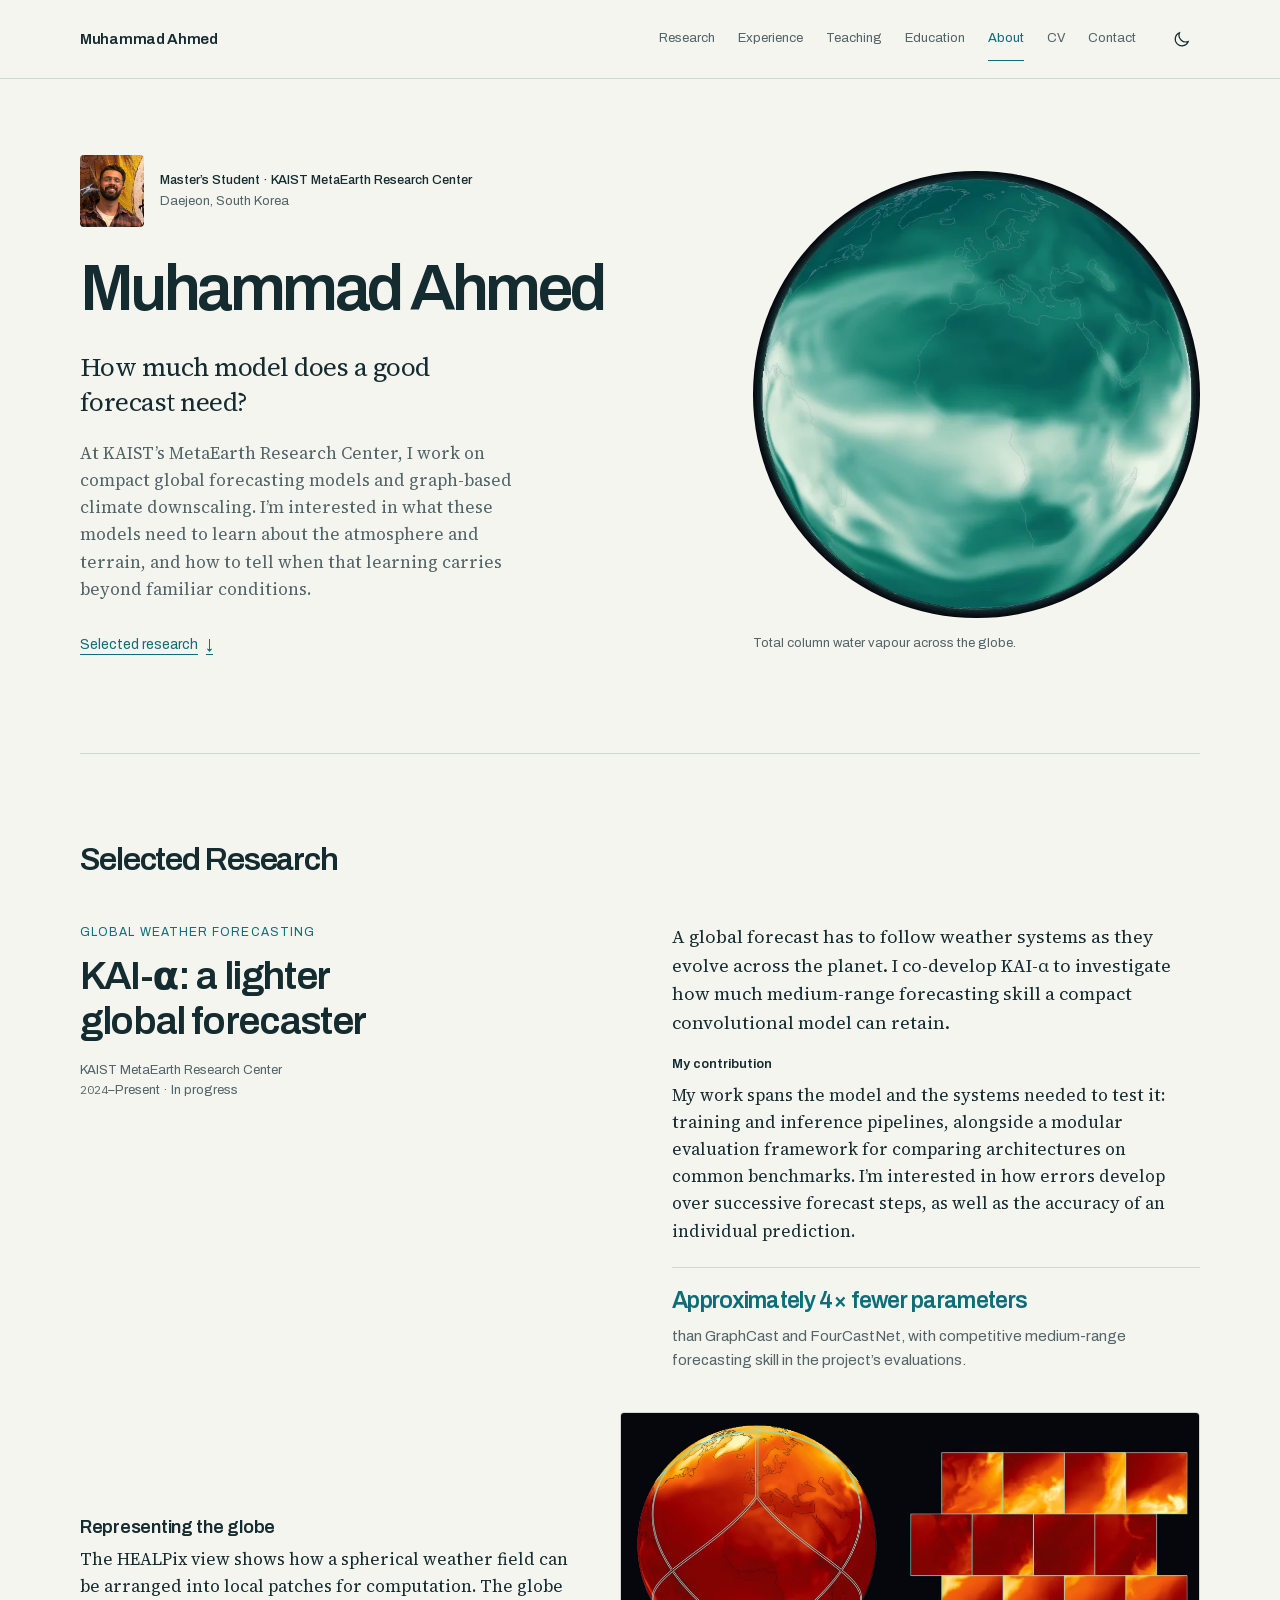
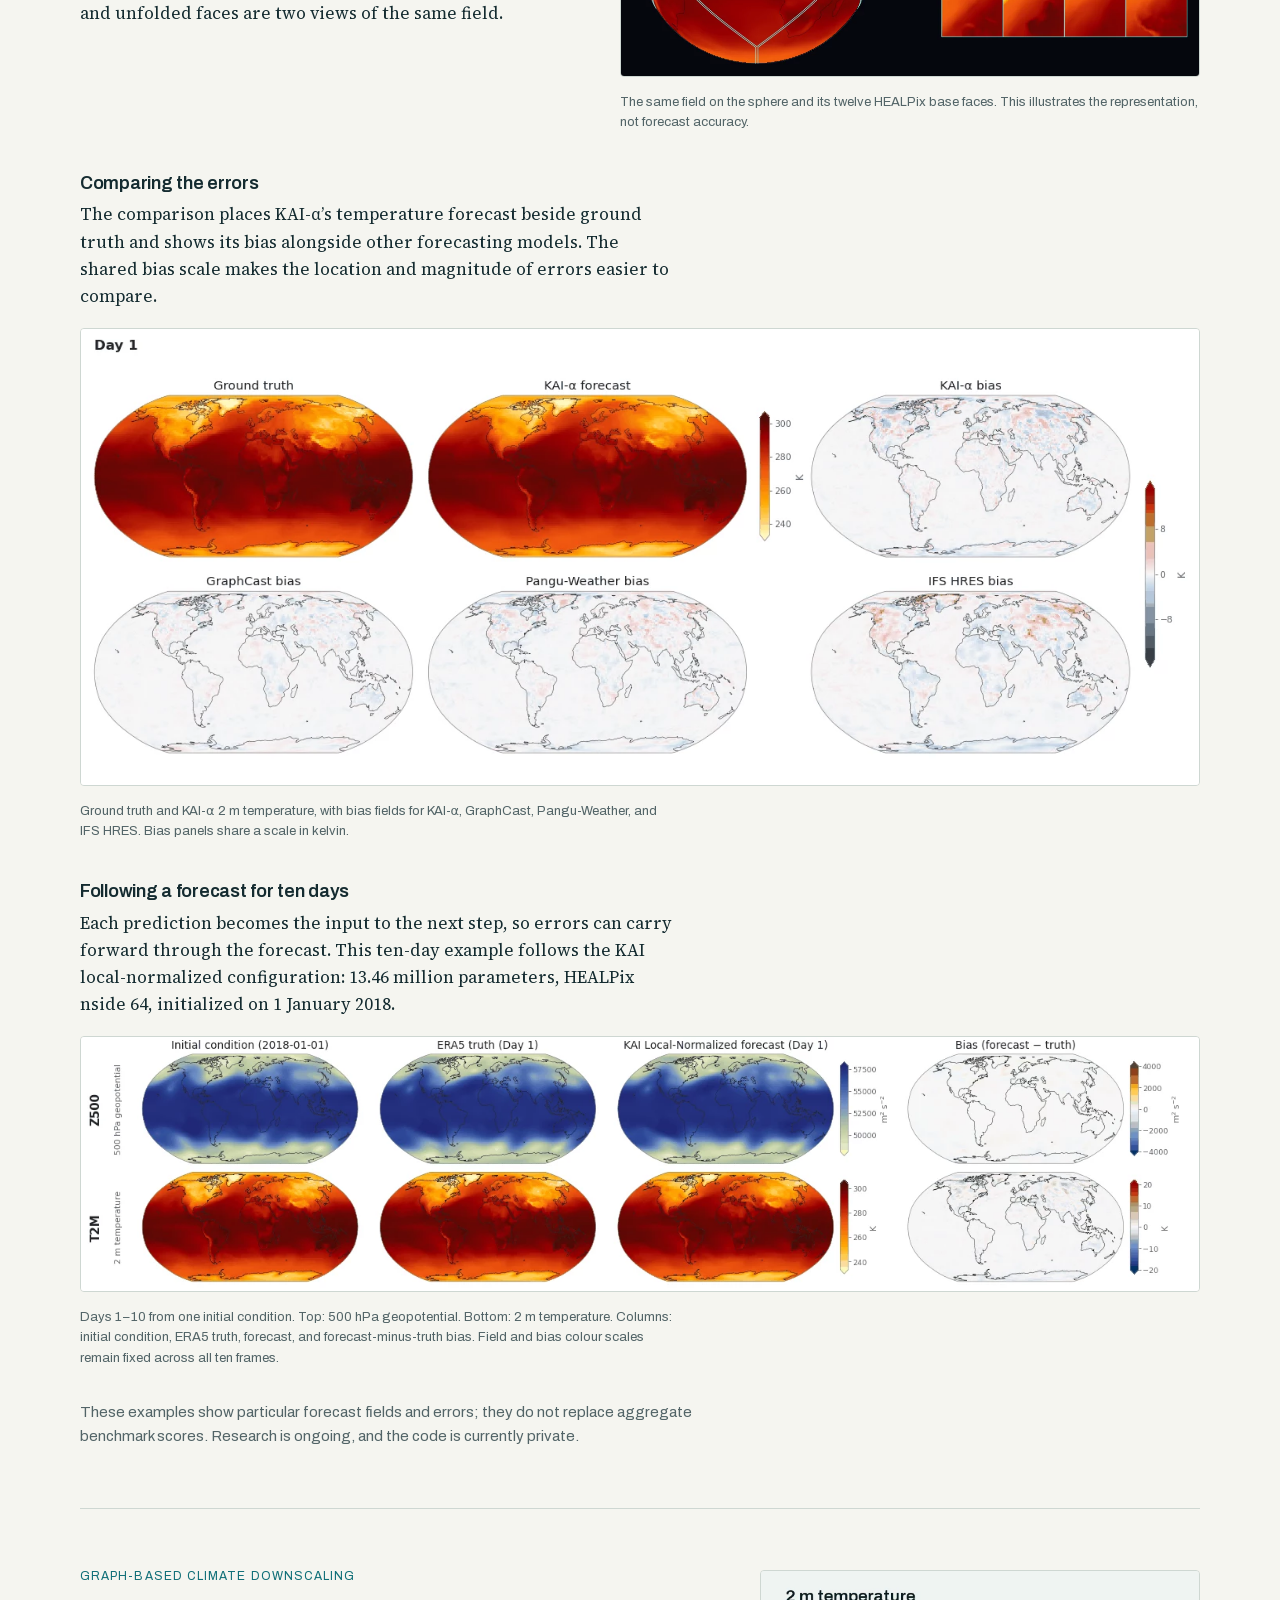
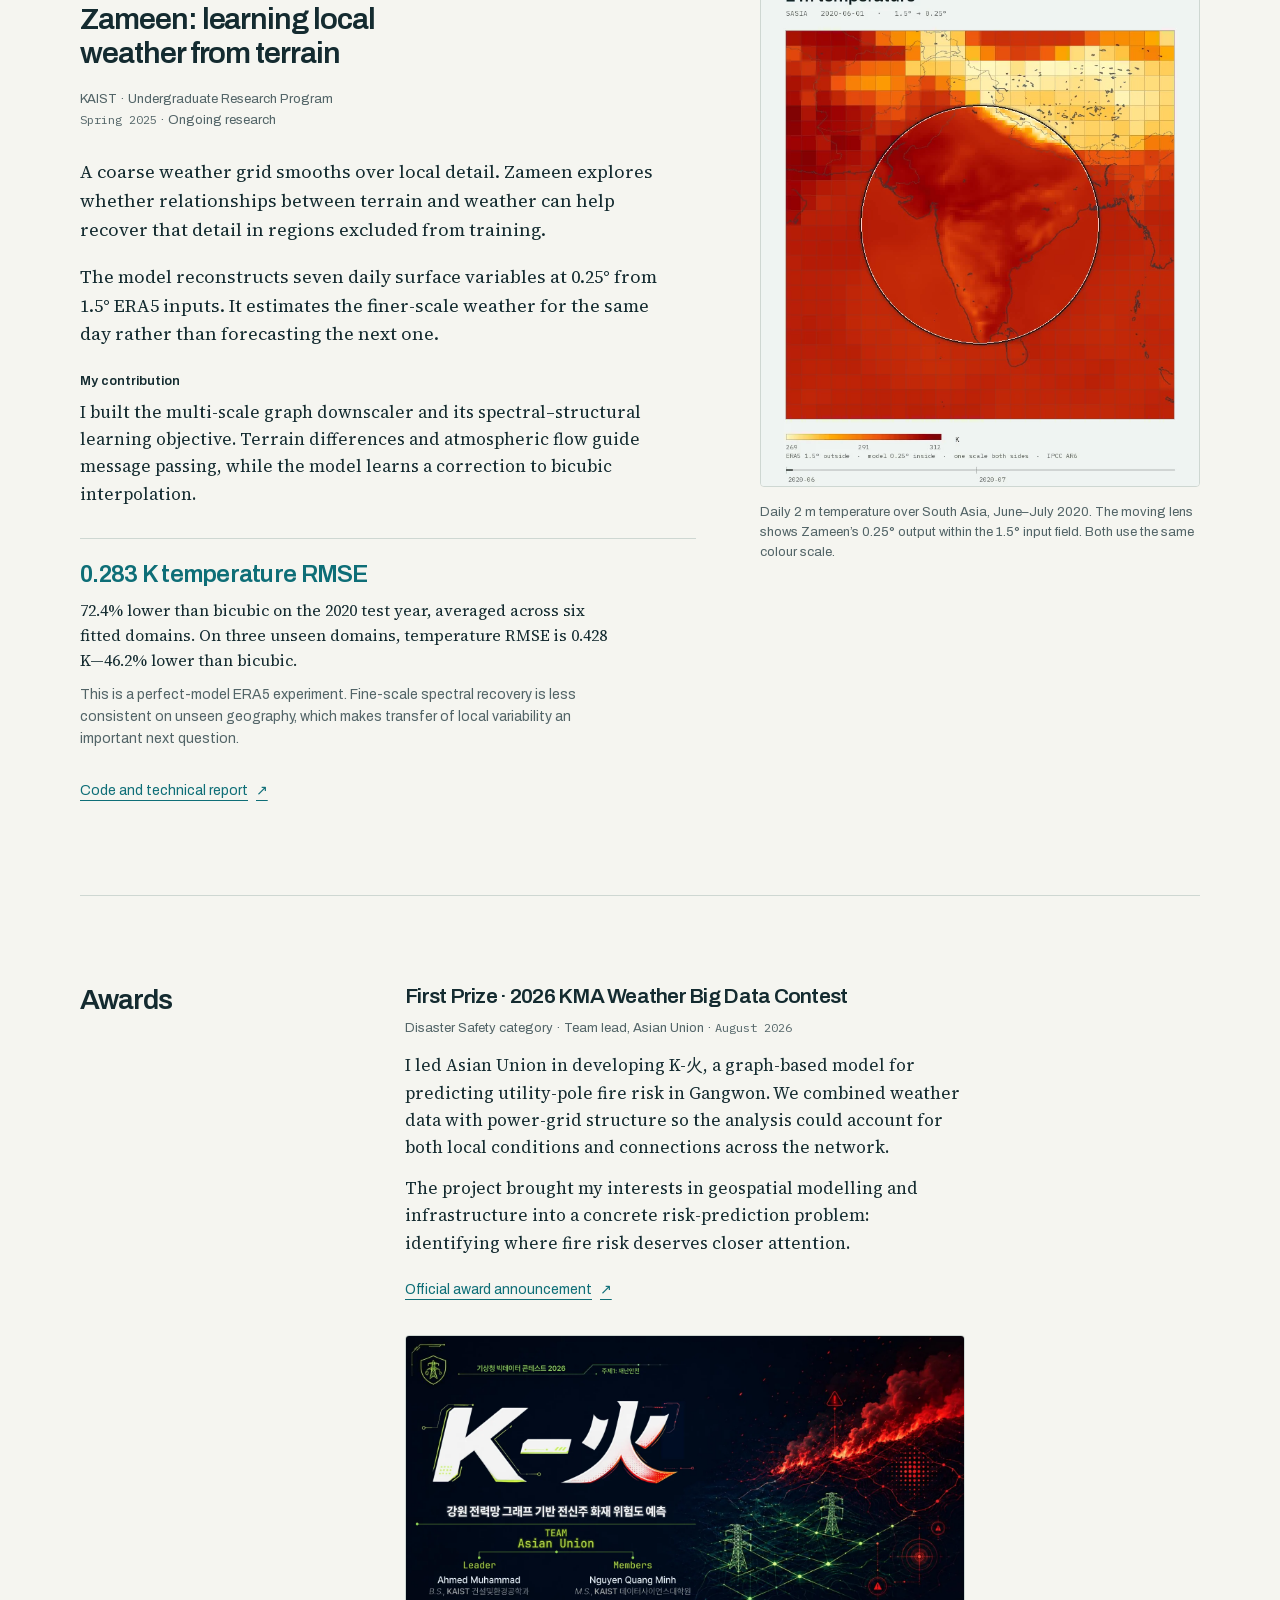
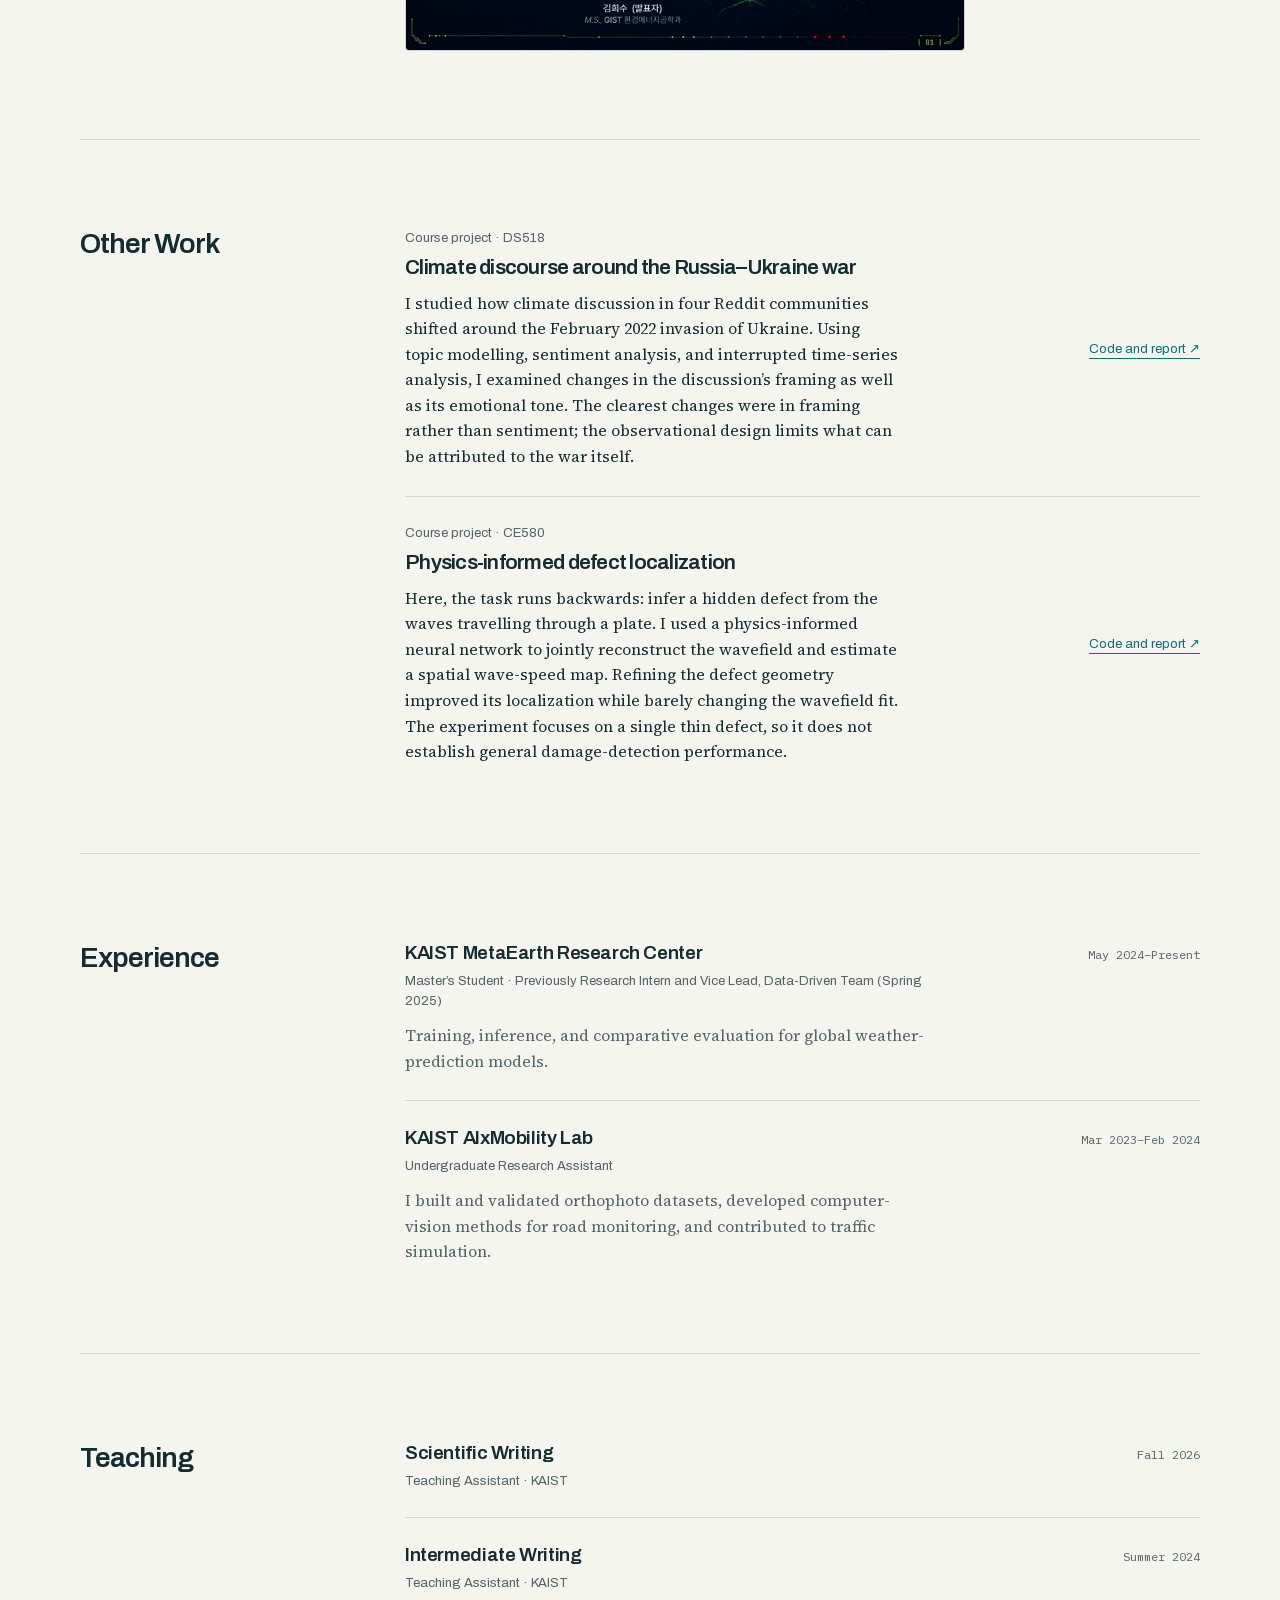
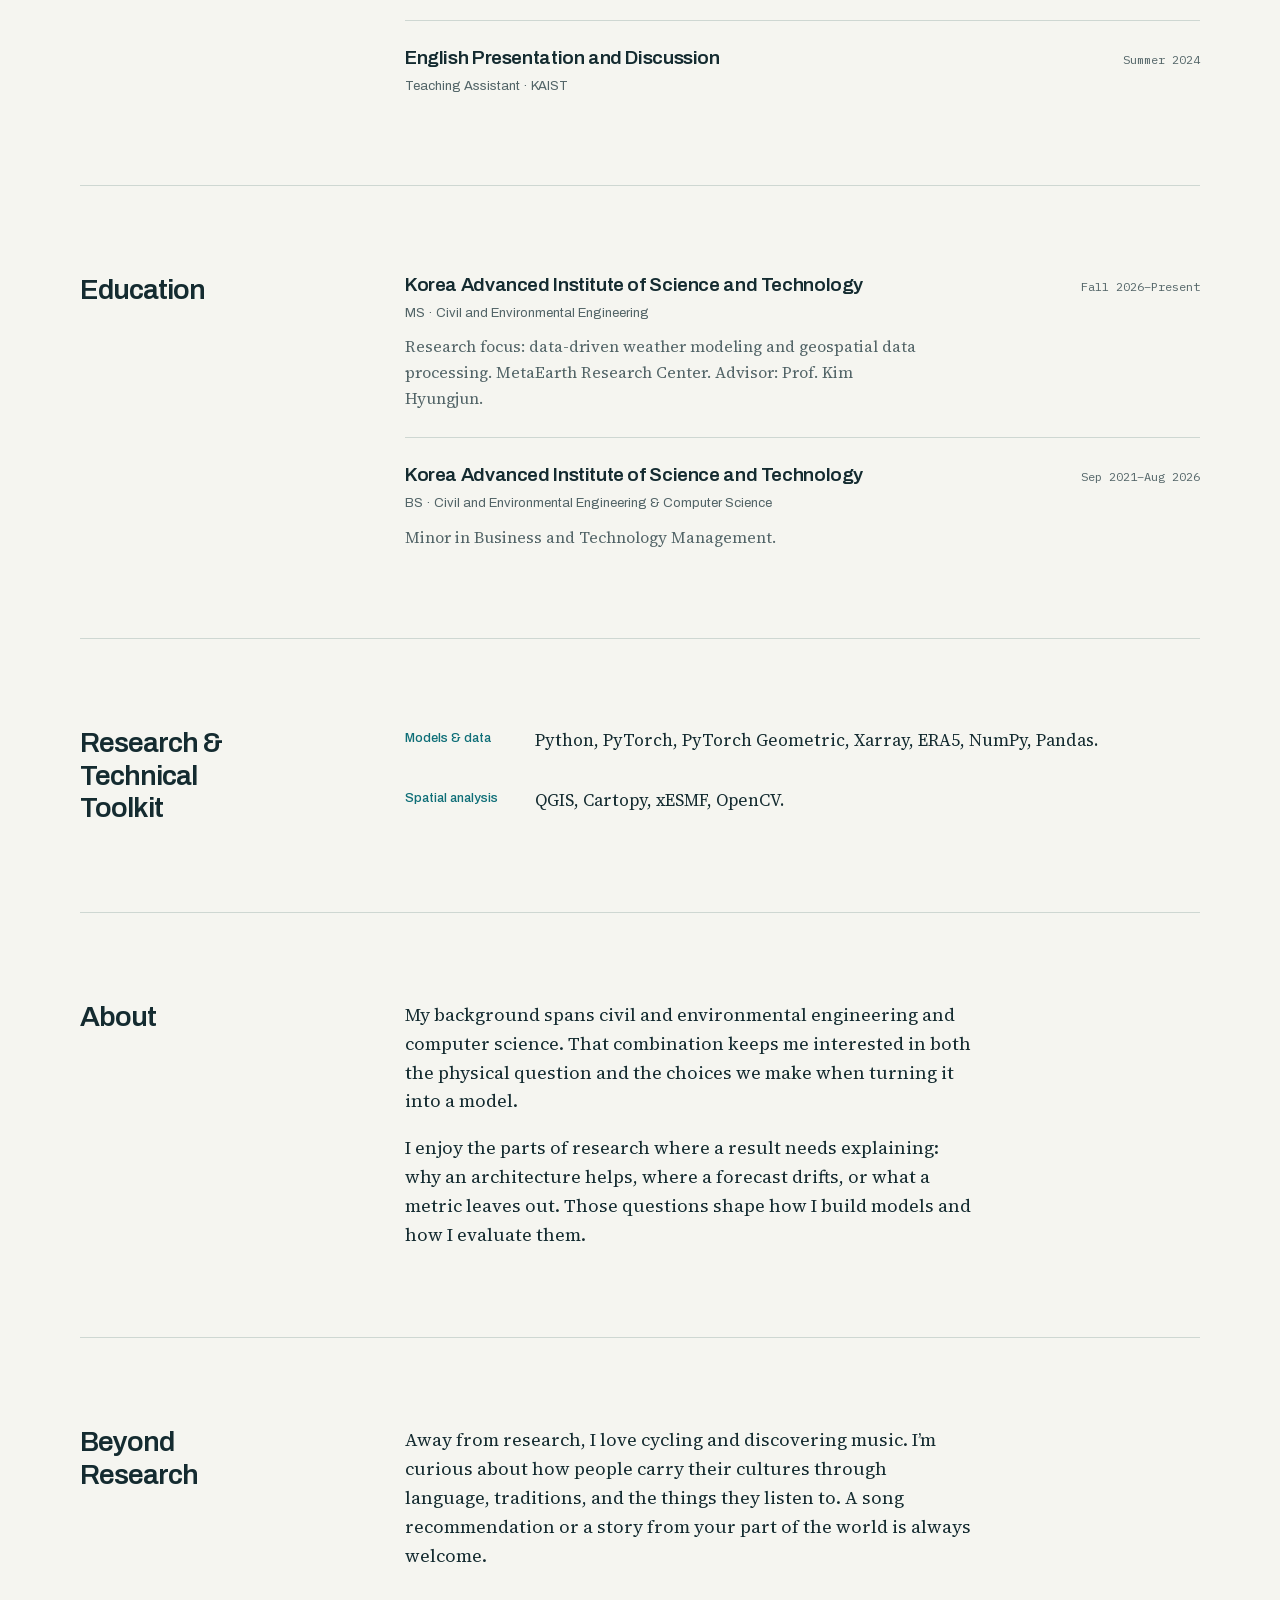
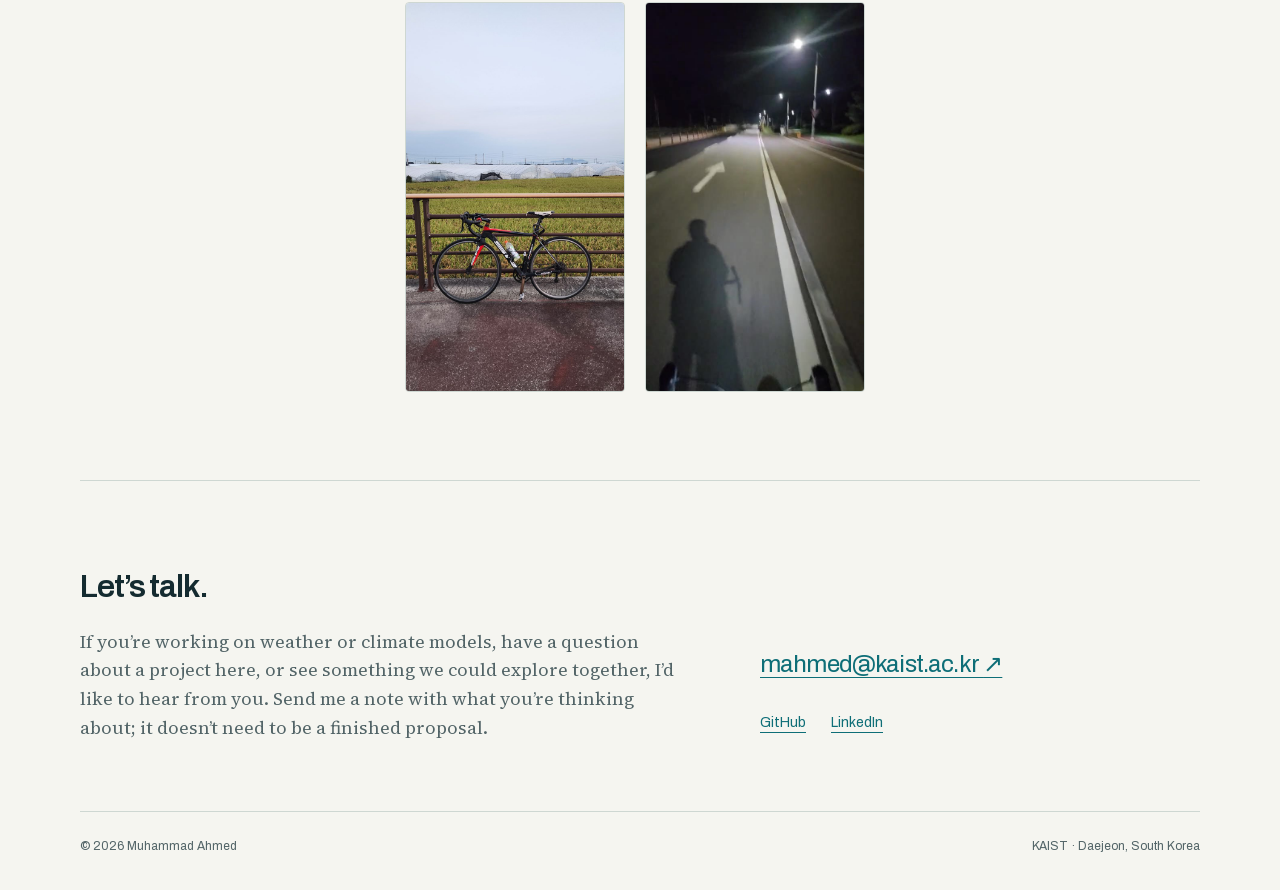
==== commit c18d9aa4: "Consolidate KAI onto the homepage and expand portfolio copy - Fold the KAI note's HEALPix, bias comp" ====
--- a/research/kai.html
+++ b/research/kai.html
@@ -2,26 +2,17 @@
 <html lang="en">
 <head>
 <meta charset="utf-8"><meta name="viewport" content="width=device-width, initial-scale=1">
-<title>KAI-α: lightweight global weather forecasting — Muhammad Ahmed</title><meta name="description" content="Research at KAIST MetaEarth: lightweight convolutional forecasting, comparative bias maps, and a 10-day autoregressive rollout.">
-<link rel="canonical" href="https://homelessamy.github.io/research/kai.html">
-<meta property="og:type" content="article"><meta property="og:title" content="KAI-α: lightweight global weather forecasting — Muhammad Ahmed"><meta property="og:description" content="Research at KAIST MetaEarth: lightweight convolutional forecasting, comparative bias maps, and a 10-day autoregressive rollout."><meta property="og:url" content="https://homelessamy.github.io/research/kai.html"><meta property="og:image" content="https://homelessamy.github.io/assets/og-card.jpg"><meta property="og:image:width" content="1200"><meta property="og:image:height" content="630"><meta property="og:image:alt" content="Muhammad Ahmed — weather forecasting and climate downscaling at KAIST."><meta name="twitter:card" content="summary_large_image">
-<meta name="theme-color" content="#f5f5f0"><link rel="icon" href="../assets/favicon.svg" type="image/svg+xml"><link rel="apple-touch-icon" href="../assets/apple-touch-icon.png">
-<link rel="preload" href="../fonts/archivo.woff2" as="font" type="font/woff2" crossorigin><link rel="preload" href="../fonts/source-serif.woff2" as="font" type="font/woff2" crossorigin>
-<script src="../theme.js"></script><link rel="stylesheet" href="../styles.css"><script src="../site.js" defer></script>
-</head><body><a class="skip" href="#main">Skip to content</a>
-<header class="site-header"><div class="canvas header-inner">
-<a class="wordmark" href="../index.html">Muhammad Ahmed</a>
-<button class="menu-toggle" type="button" aria-expanded="false" aria-controls="primary-nav">Menu</button>
-<nav class="primary-nav" id="primary-nav" aria-label="Main navigation"><a href="../index.html#research">Research</a><a href="../index.html#experience">Experience</a><a href="../index.html#teaching">Teaching</a><a href="../index.html#education">Education</a><a href="../index.html#about">About</a><a href="../Muhammad-Ahmed-CV.pdf">CV <span class="sr-only">(PDF)</span></a><a href="../index.html#contact">Contact</a></nav>
-<button class="theme-toggle" type="button" aria-label="Switch to dark theme" hidden><svg viewBox="0 0 24 24" aria-hidden="true"><path d="M20.5 14.5A8.5 8.5 0 0 1 9.5 3.5a8.5 8.5 0 1 0 11 11Z"/></svg></button>
-</div></header>
-<main class="canvas" id="main" tabindex="-1">
-<header class="detail-header"><a class="meta" href="../index.html#kai">← Selected Research</a><p class="eyebrow">Research note · Global weather forecasting</p><h1>KAI-α: lightweight global weather forecasting</h1><p class="meta">Muhammad Ahmed · KAIST MetaEarth Research Center<br><time datetime="2024">2024</time>–Present · In progress</p><p class="project-summary">I co-develop a compact convolutional model for medium-range weather forecasting and build the systems used to train and evaluate it.</p></header>
-<section class="detail-section" aria-labelledby="kai-work"><h2 id="kai-work">The work</h2><div class="prose"><p>I co-developed KAI-α and built its training and inference pipelines. I also built a modular evaluation framework to compare architectures through a shared workflow.</p><p>The project reports competitive medium-range forecasting skill with approximately four times fewer parameters than GraphCast and FourCastNet. The visual comparisons below show particular forecast fields and their errors; they are not a substitute for aggregate benchmark scores.</p></div></section>
-<section class="detail-section" aria-labelledby="geometry"><h2 id="geometry">Representing<br>the globe</h2><div class="prose"><p>The globe and unfolded HEALPix faces show how a spherical weather field can be organized into local patches for computation.</p><figure data-autoplay-media><div class="media-frame"><img src="../assets/research/healpix.webp" width="1140" height="520" loading="lazy" decoding="async" alt="A spherical weather field divided into HEALPix faces beside the same faces unfolded into a two-dimensional layout."><video autoplay loop muted playsinline preload="auto" poster="../assets/research/healpix.webp" width="1140" height="520" aria-label="A spherical weather field divided into HEALPix faces beside the same faces unfolded into a two-dimensional layout." aria-describedby="healpix-video-caption" hidden data-src="../assets/research/healpix.mp4"></video></div><figcaption id="healpix-video-caption">The same field on the globe and its twelve HEALPix base faces. This diagram shows the representation, not forecast accuracy.</figcaption></figure></div></section>
-<section class="detail-section" aria-labelledby="rollout-title"><h2 id="rollout-title">10-day rollout</h2><div class="prose"><p>Each prediction becomes the input to the next step. This ten-day excerpt follows the KAI local-normalized configuration (13.46 million parameters, HEALPix nside 64), initialized on 1 January 2018.</p></div></section>
-<div class="detail-visual"><figure data-autoplay-media><div class="media-frame"><img src="../assets/research/kai-rollout-10day.webp" width="1426" height="324" loading="lazy" decoding="async" alt="Day 1 of the rollout: initial condition, ERA5 truth, KAI local-normalized forecast, and forecast-minus-truth bias for 500 hPa geopotential and 2 metre temperature."><video autoplay loop muted playsinline preload="auto" poster="../assets/research/kai-rollout-10day.webp" width="1426" height="324" aria-label="Forecast days 1 to 10 in sequence, showing initial condition, ERA5 truth, KAI local-normalized forecast, and forecast-minus-truth bias for 500 hPa geopotential and 2 metre temperature." aria-describedby="rollout-video-caption" hidden data-src="../assets/research/kai-rollout-10day.mp4"></video></div><figcaption id="rollout-video-caption">Days 1–10 from one initial condition. Top: 500 hPa geopotential. Bottom: 2 m temperature. Columns: initial condition, ERA5 truth, forecast, and bias. Field and bias colour scales stay fixed across all ten frames.</figcaption></figure></div>
-<section class="detail-section" aria-labelledby="comparison-title"><h2 id="comparison-title">Comparative<br>error structure</h2><div class="prose"><p>The maps compare KAI-α 2 m temperature with ground truth and show bias for KAI-α, GraphCast, Pangu-Weather, and IFS HRES.</p></div></section>
-<div class="detail-visual"><figure data-autoplay-media><div class="media-frame"><img src="../assets/research/kai-temperature-bias.webp" width="1350" height="550" loading="lazy" decoding="async" alt="Ground truth and KAI-alpha temperature, plus bias maps for KAI-alpha, GraphCast, Pangu-Weather, and IFS HRES."><video autoplay loop muted playsinline preload="auto" poster="../assets/research/kai-temperature-bias.webp" width="1350" height="550" aria-label="Ground truth and KAI-alpha temperature, plus bias maps for KAI-alpha, GraphCast, Pangu-Weather, and IFS HRES." aria-describedby="bias-detail-video-caption" hidden data-src="../assets/research/kai-temperature-bias.mp4"></video></div><figcaption id="bias-detail-video-caption">2 m temperature across forecast lead times. Temperature and bias are in kelvin; all bias panels use the same scale.</figcaption></figure></div>
-<section class="detail-section" aria-labelledby="kai-status"><h2 id="kai-status">Current status</h2><div class="prose"><p>Research is ongoing at KAIST MetaEarth Research Center. The code is currently private.</p><div class="text-links"><a href="mailto:mahmed@kaist.ac.kr?subject=KAI-alpha%20research%20discussion">Discuss this work →</a></div></div></section>
-</main><footer class="canvas foot"><span>© 2026 Muhammad Ahmed</span><a href="mailto:mahmed@kaist.ac.kr">mahmed@kaist.ac.kr</a><a href="../index.html#research">All research ↑</a></footer></body></html>
+<title>KAI-α — Muhammad Ahmed</title>
+<meta name="robots" content="noindex">
+<link rel="canonical" href="https://homelessamy.github.io/">
+<script>
+// Fixed same-origin targets only: legacy note fragments map to homepage anchors.
+(() => {
+  const targets = { geometry: 'kai-geometry', 'comparison-title': 'kai-comparison', 'rollout-title': 'kai-rollout' };
+  location.replace('../#' + (targets[location.hash.slice(1)] || 'kai'));
+})();
+</script>
+<noscript><meta http-equiv="refresh" content="0; url=../#kai"></noscript>
+</head><body>
+<main id="main"><h1>KAI-α</h1><p><a href="../#kai">View KAI-α on the homepage</a></p></main>
+</body></html>
